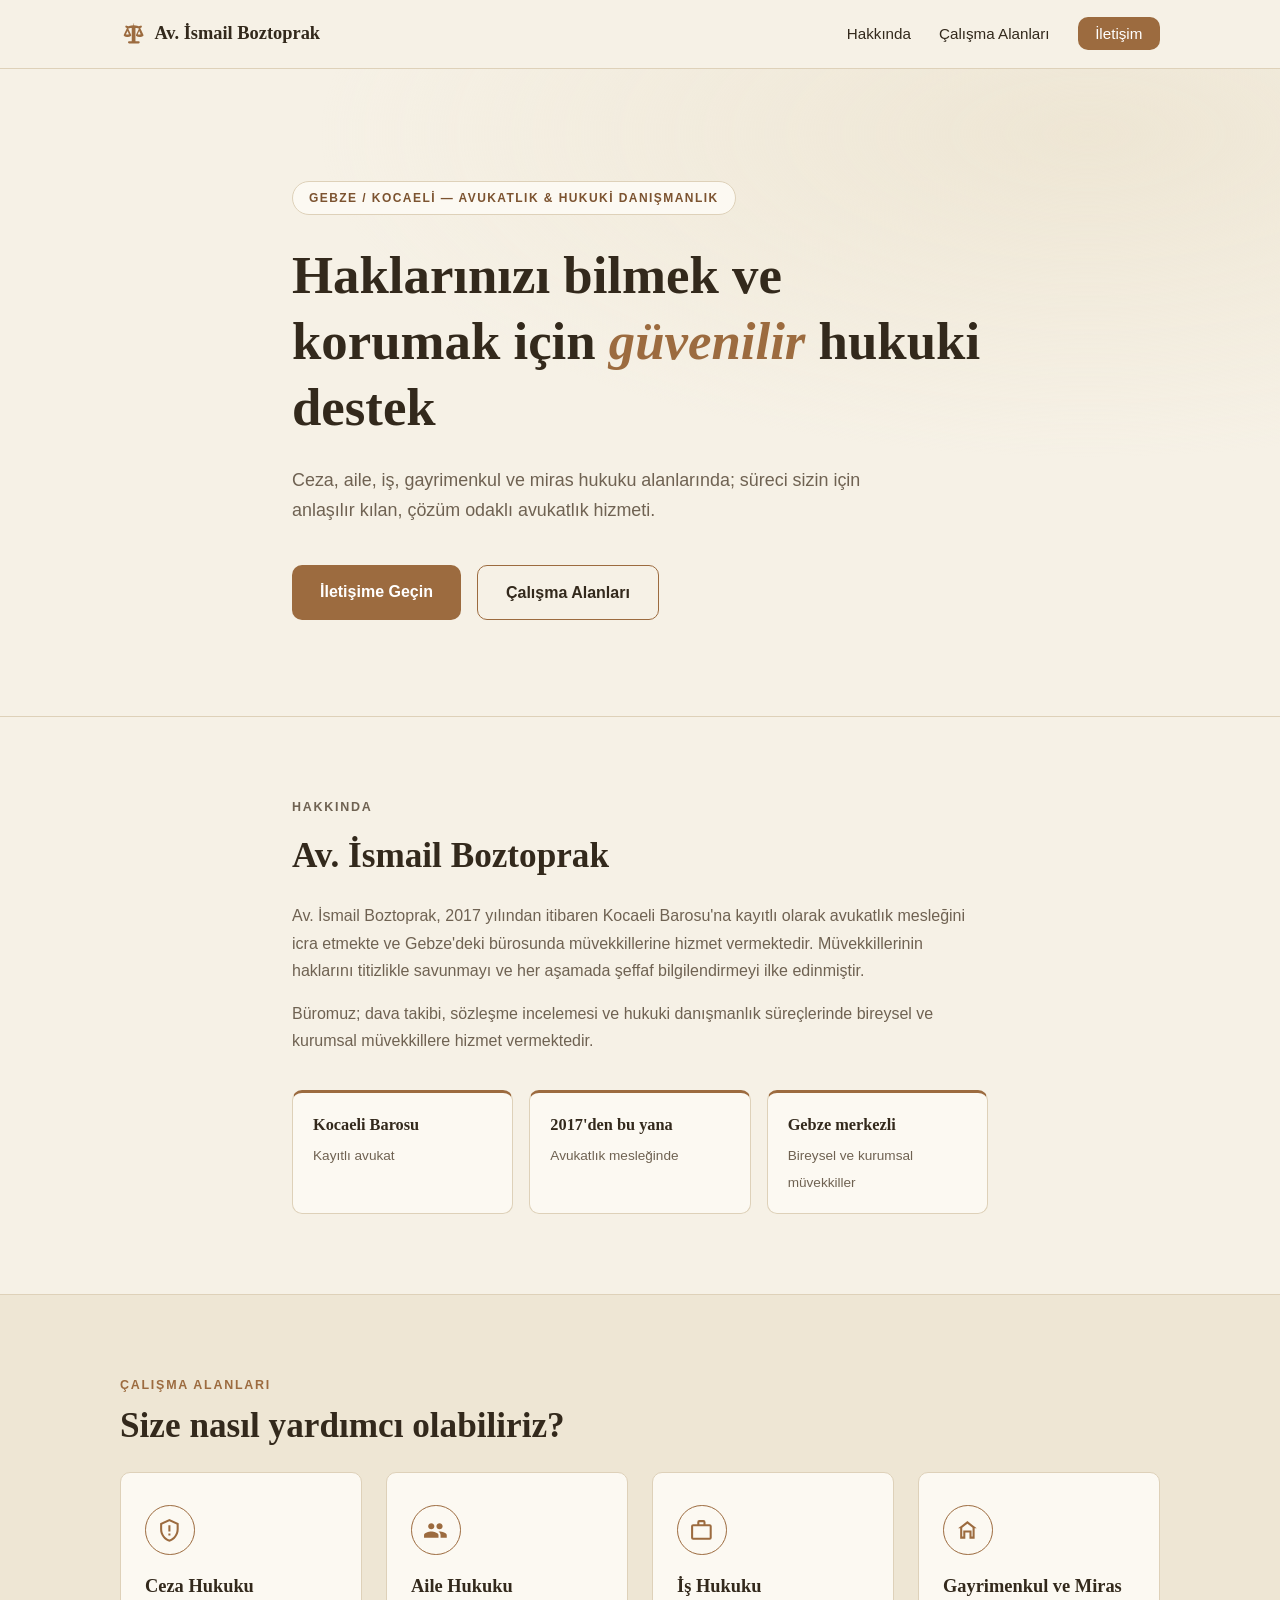
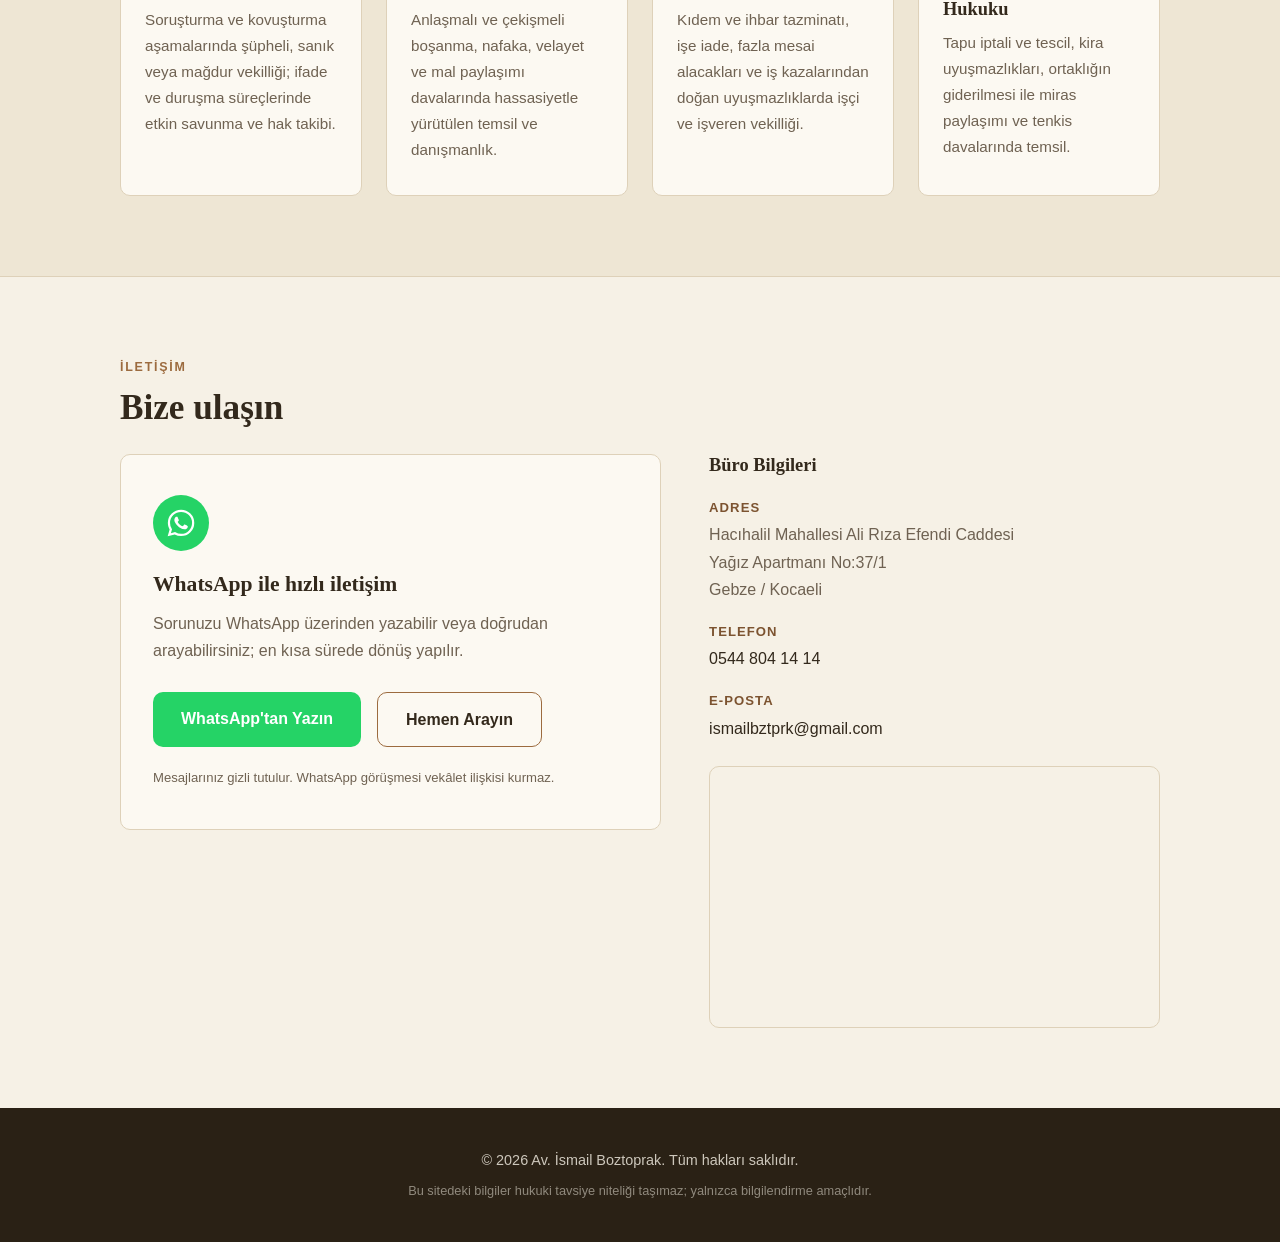
==== index.html @ daf626bc "İletişim formu WhatsApp ile değiştirildi, sicil numarası kaldırıldı Co-Authored-By: Claude Fable 5 <" ====
<!DOCTYPE html>
<html lang="tr">
<head>
  <meta charset="UTF-8">
  <meta name="viewport" content="width=device-width, initial-scale=1.0">
  <title>Av. İsmail Boztoprak | Gebze Avukatlık Bürosu</title>
  <meta name="description" content="Av. İsmail Boztoprak — Gebze/Kocaeli'de ceza, aile, iş, gayrimenkul ve miras hukuku alanlarında avukatlık ve hukuki danışmanlık hizmeti.">
  <meta property="og:title" content="Av. İsmail Boztoprak | Gebze Avukatlık Bürosu">
  <meta property="og:description" content="Ceza, aile, iş, gayrimenkul ve miras hukuku alanlarında avukatlık ve hukuki danışmanlık.">
  <meta property="og:type" content="website">
  <meta property="og:locale" content="tr_TR">
  <link rel="icon" type="image/svg+xml" href="favicon.svg">
  <link rel="stylesheet" href="css/style.css">
  <script type="application/ld+json">
  {
    "@context": "https://schema.org",
    "@type": "Attorney",
    "name": "Av. İsmail Boztoprak",
    "description": "Ceza, aile, iş, gayrimenkul ve miras hukuku alanlarında avukatlık ve hukuki danışmanlık hizmeti.",
    "address": {
      "@type": "PostalAddress",
      "streetAddress": "Hacıhalil Mahallesi Ali Rıza Efendi Caddesi Yağız Apartmanı No:37/1",
      "addressLocality": "Gebze",
      "addressRegion": "Kocaeli",
      "addressCountry": "TR"
    },
    "telephone": "+905448041414",
    "email": "ismailbztprk@gmail.com",
    "areaServed": "Gebze, Kocaeli",
    "memberOf": {
      "@type": "Organization",
      "name": "Kocaeli Barosu"
    },
    "knowsAbout": ["Ceza Hukuku", "Aile Hukuku", "İş Hukuku", "Gayrimenkul Hukuku", "Miras Hukuku"]
  }
  </script>
</head>
<body>

  <header class="site-header" id="ust">
    <nav class="nav container">
      <a href="#ust" class="brand">
        <svg class="brand-icon" viewBox="0 0 24 24" aria-hidden="true"><path fill="currentColor" d="M12 2a1 1 0 0 1 1 1v1.06c2.5.13 4.06.7 4.53.9l1.7-.57a1 1 0 1 1 .63 1.9l-.9.3 2.97 6.23a1 1 0 0 1-.2 1.14A4.5 4.5 0 0 1 18.5 15a4.5 4.5 0 0 1-3.23-1.04 1 1 0 0 1-.2-1.14l2.75-5.77c-.55-.18-1.66-.5-3.32-.6V19h3a1 1 0 1 1 0 2H8.5a1 1 0 1 1 0-2H11V6.45c-1.66.1-2.77.42-3.32.6l2.75 5.77a1 1 0 0 1-.2 1.14A4.5 4.5 0 0 1 7 15a4.5 4.5 0 0 1-3.23-1.04 1 1 0 0 1-.2-1.14l2.97-6.23-.9-.3a1 1 0 1 1 .63-1.9l1.7.57c.47-.2 2.03-.77 4.53-.9V3a1 1 0 0 1 1-1ZM7 9.44 5.6 12.4c.4.23.87.35 1.4.35s1-.12 1.4-.35L7 9.44Zm11 0-1.4 2.95c.4.23.87.35 1.4.35s1-.12 1.4-.35L18 9.44Z"/></svg>
        <span>Av. İsmail Boztoprak</span>
      </a>
      <button class="nav-toggle" aria-label="Menüyü aç/kapat" aria-expanded="false" aria-controls="nav-menu">
        <span></span><span></span><span></span>
      </button>
      <ul class="nav-menu" id="nav-menu">
        <li><a href="#hakkinda">Hakkında</a></li>
        <li><a href="#calisma-alanlari">Çalışma Alanları</a></li>
        <li><a href="#iletisim" class="nav-cta">İletişim</a></li>
      </ul>
    </nav>
  </header>

  <main>
    <section class="hero">
      <div class="container hero-inner">
        <p class="hero-eyebrow">Gebze / Kocaeli — Avukatlık &amp; Hukuki Danışmanlık</p>
        <h1>Haklarınızı bilmek ve korumak için <em>güvenilir</em> hukuki destek</h1>
        <p class="hero-lead">Ceza, aile, iş, gayrimenkul ve miras hukuku alanlarında; süreci sizin için anlaşılır kılan, çözüm odaklı avukatlık hizmeti.</p>
        <div class="hero-actions">
          <a href="#iletisim" class="btn btn-primary">İletişime Geçin</a>
          <a href="#calisma-alanlari" class="btn btn-ghost">Çalışma Alanları</a>
        </div>
      </div>
    </section>

    <section class="section" id="hakkinda">
      <div class="container about">
        <p class="section-eyebrow">Hakkında</p>
        <h2>Av. İsmail Boztoprak</h2>
        <p>Av. İsmail Boztoprak, 2017 yılından itibaren Kocaeli Barosu'na kayıtlı olarak avukatlık mesleğini icra etmekte ve Gebze'deki bürosunda müvekkillerine hizmet vermektedir. Müvekkillerinin haklarını titizlikle savunmayı ve her aşamada şeffaf bilgilendirmeyi ilke edinmiştir.</p>
        <p>Büromuz; dava takibi, sözleşme incelemesi ve hukuki danışmanlık süreçlerinde bireysel ve kurumsal müvekkillere hizmet vermektedir.</p>
        <div class="facts">
          <div class="fact">
            <strong>Kocaeli Barosu</strong>
            <span>Kayıtlı avukat</span>
          </div>
          <div class="fact">
            <strong>2017'den bu yana</strong>
            <span>Avukatlık mesleğinde</span>
          </div>
          <div class="fact">
            <strong>Gebze merkezli</strong>
            <span>Bireysel ve kurumsal müvekkiller</span>
          </div>
        </div>
      </div>
    </section>

    <section class="section section-alt" id="calisma-alanlari">
      <div class="container">
        <p class="section-eyebrow">Çalışma Alanları</p>
        <h2>Size nasıl yardımcı olabiliriz?</h2>
        <div class="cards">
          <article class="card">
            <div class="card-icon" aria-hidden="true">
              <svg viewBox="0 0 24 24"><path fill="currentColor" d="M12 1 3 5v6c0 5.55 3.84 10.74 9 12 5.16-1.26 9-6.45 9-12V5l-9-4Zm0 2.18 7 3.11V11c0 4.52-3.02 8.79-7 9.93-3.98-1.14-7-5.41-7-9.93V6.29l7-3.11ZM11 7v6h2V7h-2Zm0 8v2h2v-2h-2Z"/></svg>
            </div>
            <h3>Ceza Hukuku</h3>
            <p>Soruşturma ve kovuşturma aşamalarında şüpheli, sanık veya mağdur vekilliği; ifade ve duruşma süreçlerinde etkin savunma ve hak takibi.</p>
          </article>
          <article class="card">
            <div class="card-icon" aria-hidden="true">
              <svg viewBox="0 0 24 24"><path fill="currentColor" d="M16 11c1.66 0 2.99-1.34 2.99-3S17.66 5 16 5s-3 1.34-3 3 1.34 3 3 3Zm-8 0c1.66 0 2.99-1.34 2.99-3S9.66 5 8 5 5 6.34 5 8s1.34 3 3 3Zm0 2c-2.33 0-7 1.17-7 3.5V19h14v-2.5c0-2.33-4.67-3.5-7-3.5Zm8 0c-.29 0-.62.02-.97.05 1.16.84 1.97 1.97 1.97 3.45V19h6v-2.5c0-2.33-4.67-3.5-7-3.5Z"/></svg>
            </div>
            <h3>Aile Hukuku</h3>
            <p>Anlaşmalı ve çekişmeli boşanma, nafaka, velayet ve mal paylaşımı davalarında hassasiyetle yürütülen temsil ve danışmanlık.</p>
          </article>
          <article class="card">
            <div class="card-icon" aria-hidden="true">
              <svg viewBox="0 0 24 24"><path fill="currentColor" d="M10 2h4a2 2 0 0 1 2 2v2h4a2 2 0 0 1 2 2v11a2 2 0 0 1-2 2H4a2 2 0 0 1-2-2V8a2 2 0 0 1 2-2h4V4a2 2 0 0 1 2-2Zm4 4V4h-4v2h4ZM4 8v11h16V8H4Z"/></svg>
            </div>
            <h3>İş Hukuku</h3>
            <p>Kıdem ve ihbar tazminatı, işe iade, fazla mesai alacakları ve iş kazalarından doğan uyuşmazlıklarda işçi ve işveren vekilliği.</p>
          </article>
          <article class="card">
            <div class="card-icon" aria-hidden="true">
              <svg viewBox="0 0 24 24"><path fill="currentColor" d="m12 3 9 7h-2v10h-5v-6h-4v6H5V10H3l9-7Zm0 2.53L7 9.44V18h1v-6h8v6h1V9.44l-5-3.91Z"/></svg>
            </div>
            <h3>Gayrimenkul ve Miras Hukuku</h3>
            <p>Tapu iptali ve tescil, kira uyuşmazlıkları, ortaklığın giderilmesi ile miras paylaşımı ve tenkis davalarında temsil.</p>
          </article>
        </div>
      </div>
    </section>

    <section class="section" id="iletisim">
      <div class="container">
        <p class="section-eyebrow">İletişim</p>
        <h2>Bize ulaşın</h2>
        <div class="contact-grid">
          <div class="contact-cta">
            <div class="whatsapp-badge" aria-hidden="true">
              <svg viewBox="0 0 24 24"><path fill="currentColor" d="M12.04 2a9.9 9.9 0 0 0-9.9 9.9c0 1.75.46 3.45 1.32 4.95L2 22l5.3-1.39a9.87 9.87 0 0 0 4.74 1.21h.01a9.9 9.9 0 0 0 9.9-9.9A9.9 9.9 0 0 0 12.04 2Zm0 18.15h-.01a8.2 8.2 0 0 1-4.19-1.15l-.3-.18-3.11.82.83-3.04-.2-.31a8.2 8.2 0 0 1-1.26-4.38 8.23 8.23 0 0 1 8.24-8.23 8.18 8.18 0 0 1 5.82 2.41 8.18 8.18 0 0 1 2.41 5.83 8.23 8.23 0 0 1-8.23 8.23Zm4.52-6.16c-.25-.13-1.47-.72-1.69-.8-.23-.09-.4-.13-.56.12-.17.25-.64.8-.78.97-.15.16-.29.19-.54.06-.24-.12-1.04-.38-1.99-1.23-.73-.65-1.23-1.45-1.37-1.7-.15-.24-.02-.38.1-.5.12-.12.25-.3.38-.44.12-.15.16-.25.24-.42.09-.16.05-.31-.02-.43-.06-.13-.55-1.34-.76-1.83-.2-.48-.4-.42-.56-.42h-.48c-.16 0-.43.06-.66.3-.22.25-.86.85-.86 2.07 0 1.22.89 2.4 1.01 2.56.12.17 1.75 2.67 4.23 3.74.59.26 1.05.41 1.41.52.6.19 1.14.16 1.57.1.48-.07 1.47-.6 1.67-1.18.21-.58.21-1.07.15-1.18-.06-.1-.23-.16-.48-.29Z"/></svg>
            </div>
            <h3>WhatsApp ile hızlı iletişim</h3>
            <p class="contact-cta-text">Sorunuzu WhatsApp üzerinden yazabilir veya doğrudan arayabilirsiniz; en kısa sürede dönüş yapılır.</p>
            <div class="contact-cta-actions">
              <a class="btn btn-whatsapp" href="https://wa.me/905448041414?text=Merhaba%2C%20hukuki%20bir%20konuda%20bilgi%20almak%20istiyorum." target="_blank" rel="noopener">WhatsApp'tan Yazın</a>
              <a class="btn btn-ghost" href="tel:+905448041414">Hemen Arayın</a>
            </div>
            <p class="form-note">Mesajlarınız gizli tutulur. WhatsApp görüşmesi vekâlet ilişkisi kurmaz.</p>
          </div>
          <div class="contact-info">
            <h3>Büro Bilgileri</h3>
            <address>
              <p class="contact-line">
                <strong>Adres</strong>
                Hacıhalil Mahallesi Ali Rıza Efendi Caddesi<br>Yağız Apartmanı No:37/1<br>Gebze / Kocaeli
              </p>
              <p class="contact-line">
                <strong>Telefon</strong>
                <a href="tel:+905448041414">0544 804 14 14</a>
              </p>
              <p class="contact-line">
                <strong>E-posta</strong>
                <a href="mailto:ismailbztprk@gmail.com">ismailbztprk@gmail.com</a>
              </p>
            </address>
            <div class="map-wrap">
              <iframe
                title="Büro konumu — Google Haritalar"
                src="https://www.google.com/maps?q=Hac%C4%B1halil+Mahallesi+Ali+R%C4%B1za+Efendi+Caddesi+No:37+Gebze+Kocaeli&output=embed"
                loading="lazy"
                referrerpolicy="no-referrer-when-downgrade"
                allowfullscreen></iframe>
            </div>
          </div>
        </div>
      </div>
    </section>
  </main>

  <footer class="site-footer">
    <div class="container footer-inner">
      <p>© 2026 Av. İsmail Boztoprak. Tüm hakları saklıdır.</p>
      <p class="footer-disclaimer">Bu sitedeki bilgiler hukuki tavsiye niteliği taşımaz; yalnızca bilgilendirme amaçlıdır.</p>
    </div>
  </footer>

  <script src="js/main.js"></script>
</body>
</html>
---- css/style.css ----
:root {
  --paper: #f6f1e6;
  --paper-deep: #eee6d4;
  --card: #fcf9f2;
  --ink: #33291c;
  --ink-soft: #6f6252;
  --sepia: #9c6b3f;
  --sepia-dark: #7c5330;
  --line: #ded1b9;
  --dark: #2a2115;
  --radius: 10px;
  --shadow: 0 8px 28px rgba(74, 56, 30, 0.1);
  --font-body: -apple-system, BlinkMacSystemFont, "Segoe UI", Roboto, "Helvetica Neue", Arial, sans-serif;
  --font-heading: Georgia, "Times New Roman", serif;
}

* { margin: 0; padding: 0; box-sizing: border-box; }

html { scroll-behavior: smooth; }

body {
  font-family: var(--font-body);
  color: var(--ink);
  background: var(--paper);
  line-height: 1.7;
  -webkit-font-smoothing: antialiased;
}

::selection { background: var(--sepia); color: #fff; }

.container {
  max-width: 1080px;
  margin: 0 auto;
  padding: 0 1.25rem;
}

h1, h2, h3 {
  font-family: var(--font-heading);
  color: var(--ink);
  line-height: 1.25;
  font-weight: 700;
}

/* ---------- Header / Nav ---------- */

.site-header {
  position: sticky;
  top: 0;
  z-index: 50;
  background: rgba(246, 241, 230, 0.92);
  backdrop-filter: blur(8px);
  border-bottom: 1px solid var(--line);
}

.nav {
  display: flex;
  align-items: center;
  justify-content: space-between;
  min-height: 4.25rem;
}

.brand {
  display: flex;
  align-items: center;
  gap: 0.55rem;
  font-family: var(--font-heading);
  font-size: 1.15rem;
  font-weight: 700;
  color: var(--ink);
  text-decoration: none;
}

.brand-icon {
  width: 1.6rem;
  height: 1.6rem;
  color: var(--sepia);
  flex-shrink: 0;
}

.nav-menu {
  display: flex;
  align-items: center;
  gap: 1.75rem;
  list-style: none;
}

.nav-menu a {
  color: var(--ink);
  text-decoration: none;
  font-size: 0.95rem;
  font-weight: 500;
}

.nav-menu a:hover { color: var(--sepia-dark); }

.nav-menu .nav-cta {
  background: var(--sepia);
  color: #fff;
  padding: 0.5rem 1.1rem;
  border-radius: var(--radius);
}

.nav-menu .nav-cta:hover { background: var(--sepia-dark); color: #fff; }

.nav-toggle {
  display: none;
  flex-direction: column;
  gap: 5px;
  background: none;
  border: 0;
  padding: 0.5rem;
  cursor: pointer;
}

.nav-toggle span {
  width: 22px;
  height: 2px;
  background: var(--ink);
  transition: transform 0.2s, opacity 0.2s;
}

/* ---------- Hero ---------- */

.hero {
  padding: 7rem 0 6rem;
  background:
    radial-gradient(ellipse 60% 50% at 85% 10%, var(--paper-deep), transparent),
    var(--paper);
  border-bottom: 1px solid var(--line);
}

.hero-inner { max-width: 46rem; }

.hero-eyebrow {
  display: inline-block;
  border: 1px solid var(--line);
  border-radius: 999px;
  padding: 0.35rem 1rem;
  background: var(--card);
  text-transform: uppercase;
  letter-spacing: 0.12em;
  font-size: 0.75rem;
  color: var(--sepia-dark);
  font-weight: 600;
  margin-bottom: 1.75rem;
}

.hero h1 {
  font-size: clamp(2.1rem, 5vw, 3.3rem);
  margin-bottom: 1.5rem;
}

.hero h1 em {
  color: var(--sepia);
  font-style: italic;
}

.hero-lead {
  max-width: 38rem;
  margin-bottom: 2.5rem;
  font-size: 1.12rem;
  color: var(--ink-soft);
}

.hero-actions {
  display: flex;
  gap: 1rem;
  flex-wrap: wrap;
}

/* ---------- Buttons ---------- */

.btn {
  display: inline-block;
  padding: 0.8rem 1.75rem;
  border-radius: var(--radius);
  border: 0;
  font-size: 1rem;
  font-weight: 600;
  font-family: var(--font-body);
  text-decoration: none;
  cursor: pointer;
  transition: background 0.2s, border-color 0.2s, transform 0.1s;
}

.btn-primary { background: var(--sepia); color: #fff; }
.btn-primary:hover { background: var(--sepia-dark); }

.btn-ghost {
  background: transparent;
  color: var(--ink);
  border: 1px solid var(--sepia);
}
.btn-ghost:hover { border-color: var(--sepia-dark); color: var(--sepia-dark); }

/* ---------- Sections ---------- */

.section { padding: 5rem 0; scroll-margin-top: 4.25rem; }
.section-alt {
  background: var(--paper-deep);
  border-top: 1px solid var(--line);
  border-bottom: 1px solid var(--line);
}

.section-eyebrow {
  text-transform: uppercase;
  letter-spacing: 0.14em;
  font-size: 0.78rem;
  font-weight: 700;
  color: var(--sepia);
  margin-bottom: 0.5rem;
}

.section h2 {
  font-size: clamp(1.6rem, 3vw, 2.2rem);
  margin-bottom: 1.5rem;
}

/* ---------- About ---------- */

.about { max-width: 46rem; }

.about p {
  margin-bottom: 1rem;
  color: var(--ink-soft);
}

.facts {
  display: grid;
  grid-template-columns: repeat(auto-fit, minmax(180px, 1fr));
  gap: 1rem;
  margin-top: 2.25rem;
}

.fact {
  background: var(--card);
  border: 1px solid var(--line);
  border-top: 3px solid var(--sepia);
  border-radius: var(--radius);
  padding: 1.1rem 1.25rem;
}

.fact strong {
  display: block;
  font-family: var(--font-heading);
  font-size: 1.02rem;
  color: var(--ink);
  margin-bottom: 0.15rem;
}

.fact span {
  font-size: 0.85rem;
  color: var(--ink-soft);
}

/* ---------- Cards ---------- */

.cards {
  display: grid;
  grid-template-columns: repeat(auto-fit, minmax(230px, 1fr));
  gap: 1.5rem;
}

.card {
  background: var(--card);
  border: 1px solid var(--line);
  border-radius: var(--radius);
  padding: 2rem 1.5rem;
  transition: transform 0.2s, box-shadow 0.2s;
}

.card:hover {
  transform: translateY(-3px);
  box-shadow: var(--shadow);
}

.card-icon {
  width: 3.1rem;
  height: 3.1rem;
  border-radius: 50%;
  border: 1px solid var(--sepia);
  color: var(--sepia);
  background: transparent;
  display: flex;
  align-items: center;
  justify-content: center;
  margin-bottom: 1.25rem;
}

.card-icon svg { width: 1.55rem; height: 1.55rem; }

.card h3 { font-size: 1.15rem; margin-bottom: 0.6rem; }
.card p { font-size: 0.95rem; color: var(--ink-soft); }

/* ---------- Contact ---------- */

.contact-grid {
  display: grid;
  grid-template-columns: 1.2fr 1fr;
  gap: 3rem;
  align-items: start;
}

.contact-cta {
  background: var(--card);
  border: 1px solid var(--line);
  border-radius: var(--radius);
  padding: 2.5rem 2rem;
}

.whatsapp-badge {
  width: 3.5rem;
  height: 3.5rem;
  border-radius: 50%;
  background: #25d366;
  color: #fff;
  display: flex;
  align-items: center;
  justify-content: center;
  margin-bottom: 1.25rem;
}

.whatsapp-badge svg { width: 2rem; height: 2rem; }

.contact-cta h3 { font-size: 1.35rem; margin-bottom: 0.75rem; }

.contact-cta-text {
  color: var(--ink-soft);
  margin-bottom: 1.75rem;
  max-width: 30rem;
}

.contact-cta-actions {
  display: flex;
  gap: 1rem;
  flex-wrap: wrap;
}

.btn-whatsapp {
  background: #25d366;
  color: #fff;
}

.btn-whatsapp:hover { background: #1eb857; color: #fff; }

.form-note {
  margin-top: 1.25rem;
  font-size: 0.82rem;
  color: var(--ink-soft);
}

.contact-info h3 { font-size: 1.15rem; margin-bottom: 1.25rem; }

.contact-info address { font-style: normal; }

.contact-line {
  margin-bottom: 1.1rem;
  color: var(--ink-soft);
}

.contact-line strong {
  display: block;
  color: var(--sepia-dark);
  font-size: 0.82rem;
  text-transform: uppercase;
  letter-spacing: 0.08em;
  margin-bottom: 0.15rem;
}

.contact-line a { color: var(--ink); text-decoration: none; }
.contact-line a:hover { color: var(--sepia-dark); }

.map-wrap {
  margin-top: 1.5rem;
  border: 1px solid var(--line);
  border-radius: var(--radius);
  overflow: hidden;
}

.map-wrap iframe {
  display: block;
  width: 100%;
  height: 260px;
  border: 0;
  filter: sepia(0.35) saturate(0.85);
}

/* ---------- Footer ---------- */

.site-footer {
  background: var(--dark);
  color: rgba(246, 241, 230, 0.8);
  padding: 2.5rem 0;
  text-align: center;
  font-size: 0.9rem;
}

.footer-disclaimer {
  margin-top: 0.5rem;
  font-size: 0.8rem;
  color: rgba(246, 241, 230, 0.5);
}

/* ---------- Mobile ---------- */

@media (max-width: 760px) {
  .nav-toggle { display: flex; }

  .nav-menu {
    position: absolute;
    top: 100%;
    left: 0;
    right: 0;
    flex-direction: column;
    align-items: stretch;
    gap: 0;
    background: var(--paper);
    border-bottom: 1px solid var(--line);
    box-shadow: var(--shadow);
    display: none;
  }

  .nav-menu.open { display: flex; }

  .nav-menu li { border-top: 1px solid var(--line); }

  .nav-menu a {
    display: block;
    padding: 1rem 1.25rem;
  }

  .nav-menu .nav-cta {
    border-radius: 0;
    padding: 1rem 1.25rem;
  }

  .hero { padding: 4.5rem 0 4rem; }

  .contact-grid { grid-template-columns: 1fr; gap: 2.5rem; }

  .section { padding: 3.5rem 0; }
}
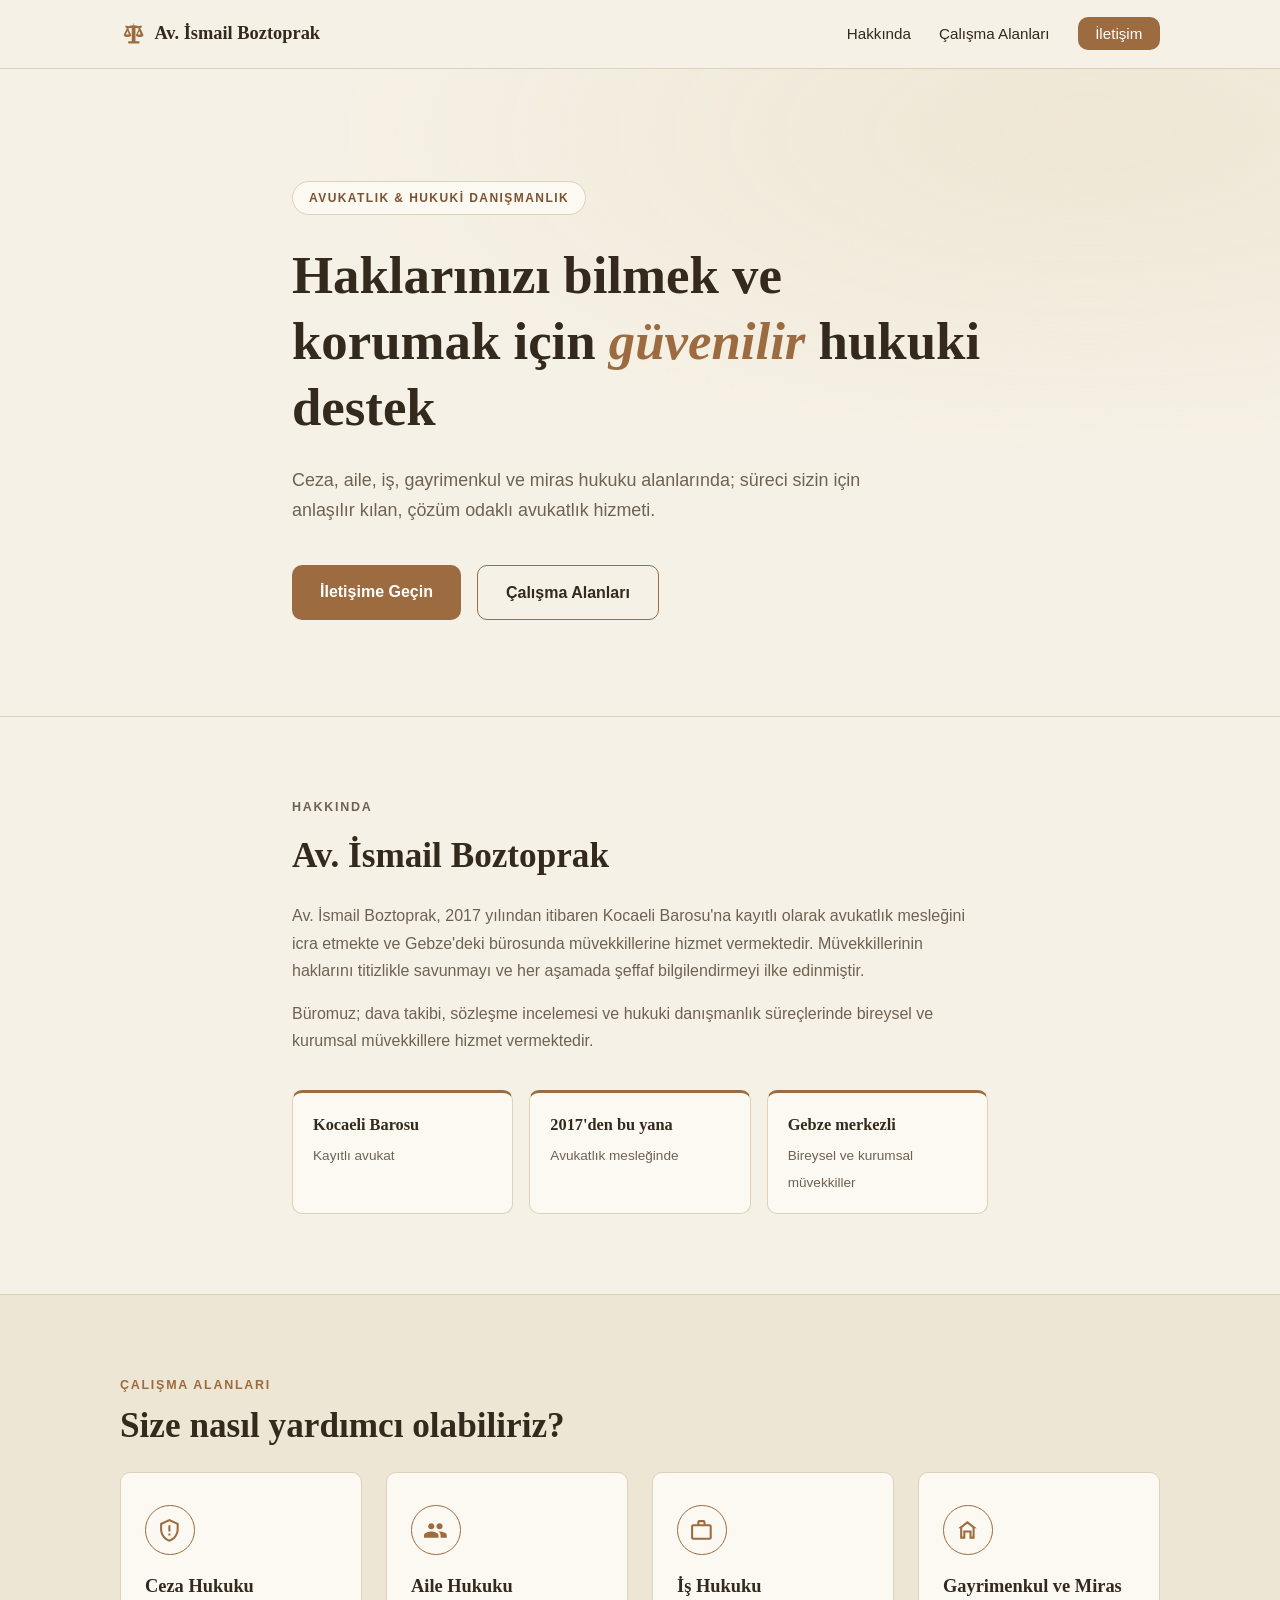
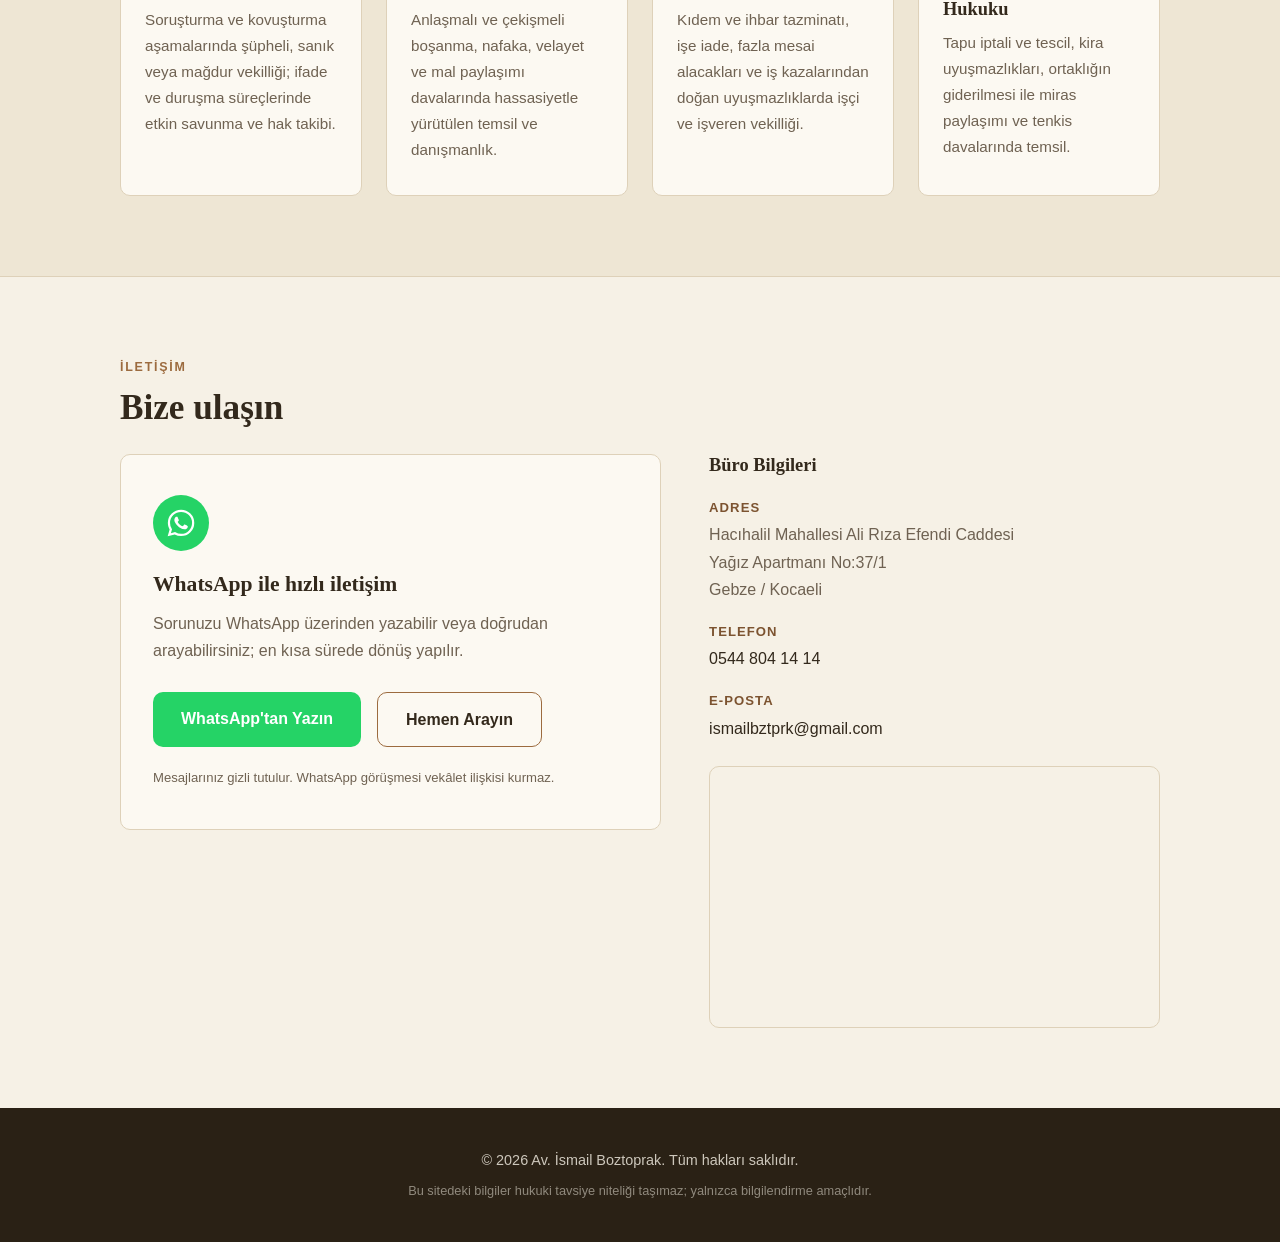
==== commit 33814d83: "Hero rozetinden Gebze/Kocaeli ibaresi kaldırıldı Co-Authored-By: Claude Fable 5 <noreply@anthropic.c" ====
--- a/index.html
+++ b/index.html
@@ -57,7 +57,7 @@
   <main>
     <section class="hero">
       <div class="container hero-inner">
-        <p class="hero-eyebrow">Gebze / Kocaeli — Avukatlık &amp; Hukuki Danışmanlık</p>
+        <p class="hero-eyebrow">Avukatlık &amp; Hukuki Danışmanlık</p>
         <h1>Haklarınızı bilmek ve korumak için <em>güvenilir</em> hukuki destek</h1>
         <p class="hero-lead">Ceza, aile, iş, gayrimenkul ve miras hukuku alanlarında; süreci sizin için anlaşılır kılan, çözüm odaklı avukatlık hizmeti.</p>
         <div class="hero-actions">
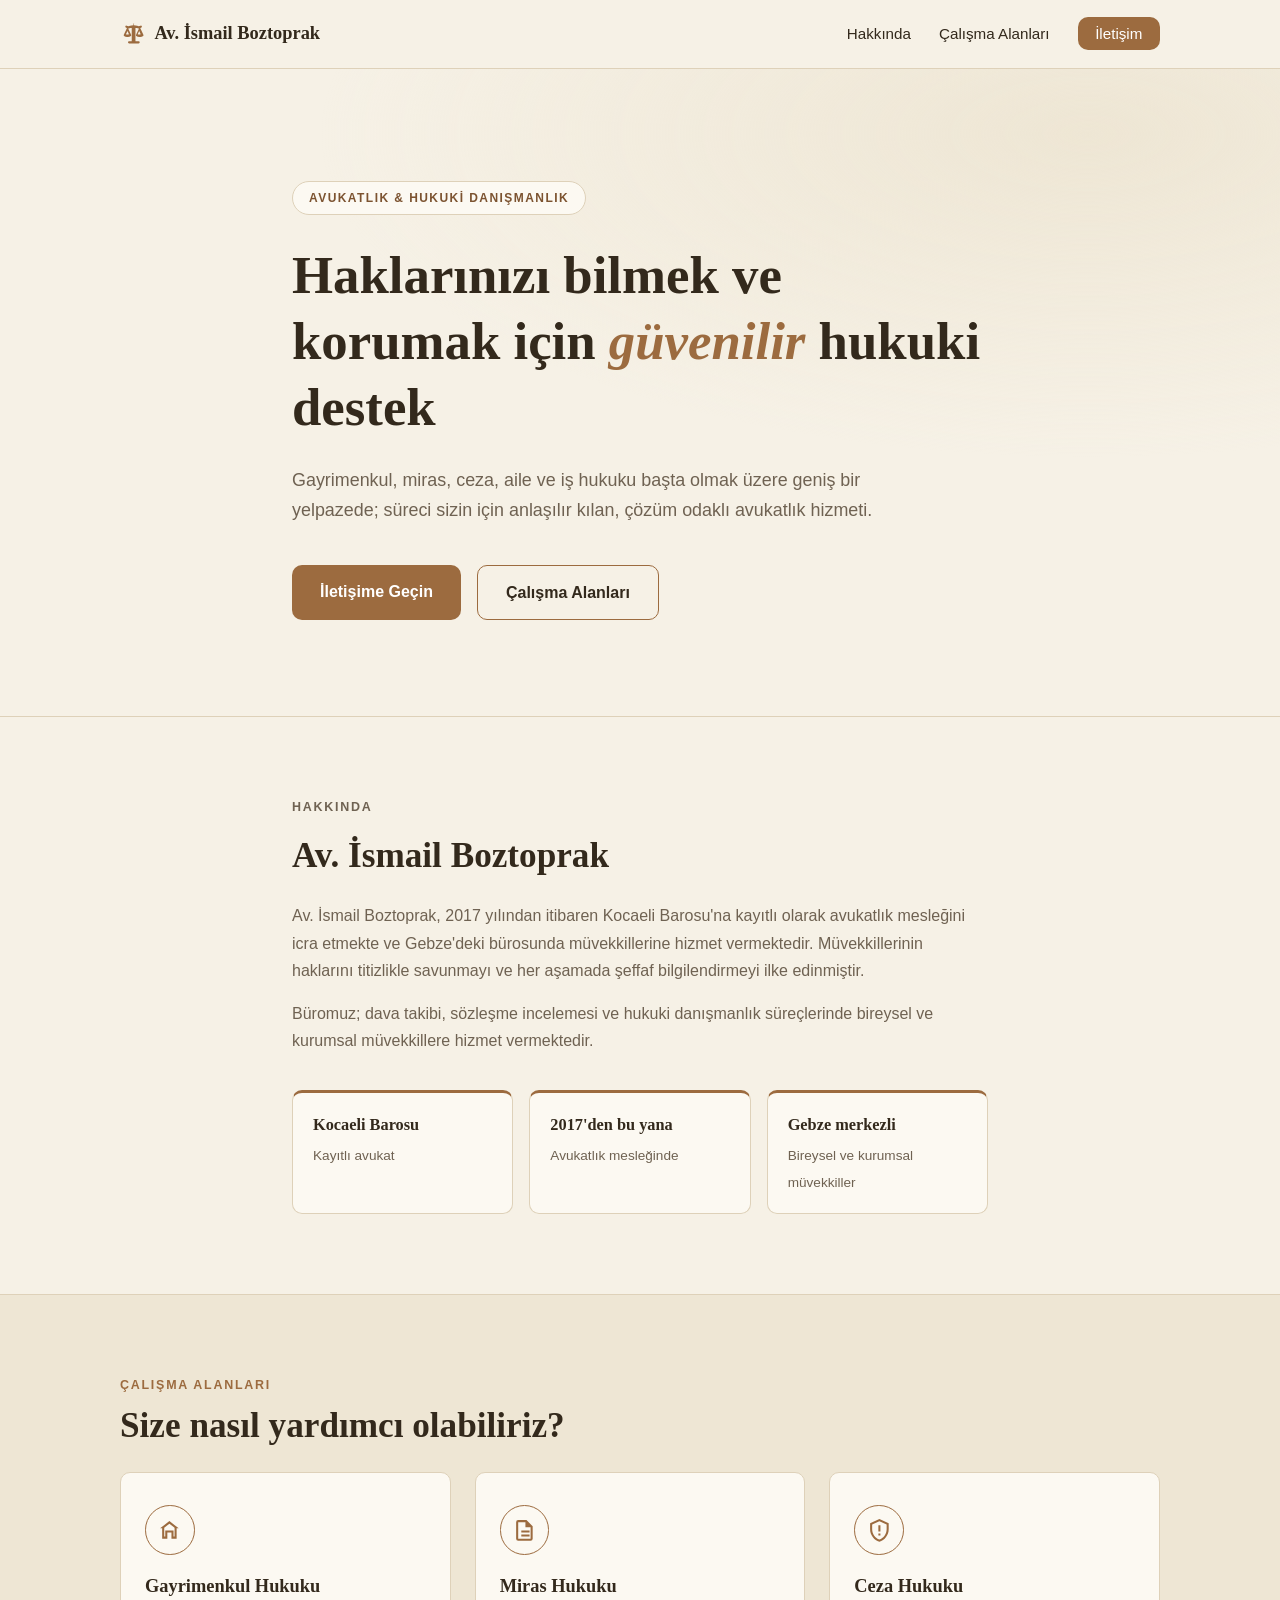
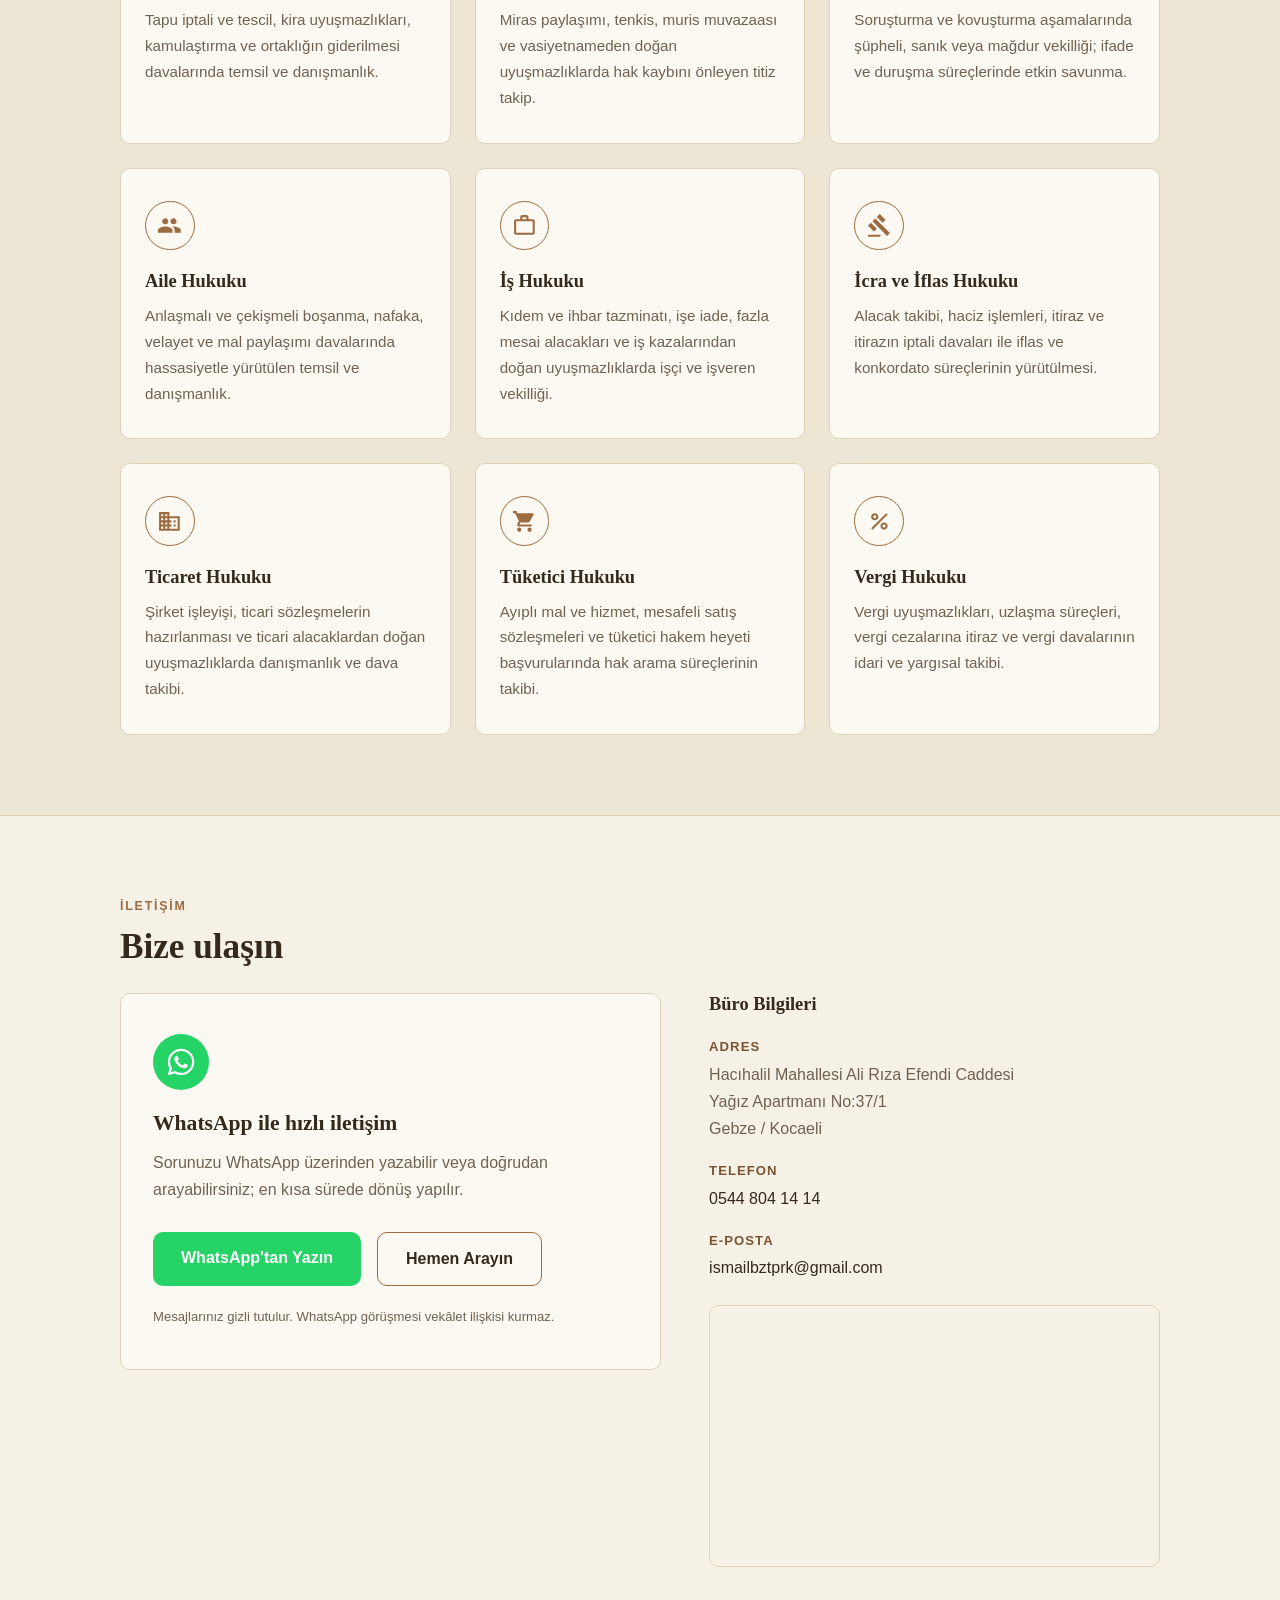
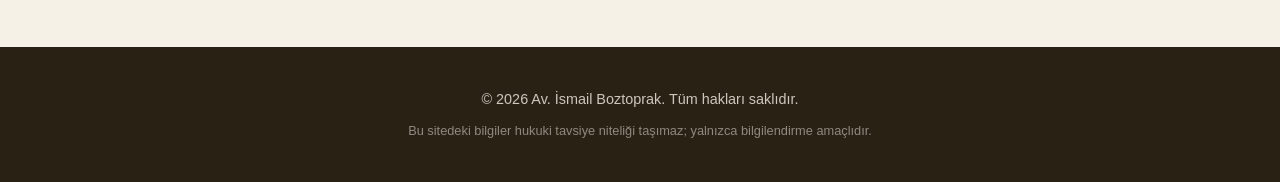
==== commit e51da94b: "Çalışma alanları genişletildi: 9 alan, gayrimenkul başta, 3x3 ızgara Co-Authored-By: Claude Fable 5 " ====
--- a/index.html
+++ b/index.html
@@ -4,9 +4,9 @@
   <meta charset="UTF-8">
   <meta name="viewport" content="width=device-width, initial-scale=1.0">
   <title>Av. İsmail Boztoprak | Gebze Avukatlık Bürosu</title>
-  <meta name="description" content="Av. İsmail Boztoprak — Gebze/Kocaeli'de ceza, aile, iş, gayrimenkul ve miras hukuku alanlarında avukatlık ve hukuki danışmanlık hizmeti.">
+  <meta name="description" content="Av. İsmail Boztoprak — Gebze/Kocaeli'de gayrimenkul, miras, ceza, aile, iş, icra ve iflas, ticaret, tüketici ve vergi hukuku alanlarında avukatlık ve hukuki danışmanlık hizmeti.">
   <meta property="og:title" content="Av. İsmail Boztoprak | Gebze Avukatlık Bürosu">
-  <meta property="og:description" content="Ceza, aile, iş, gayrimenkul ve miras hukuku alanlarında avukatlık ve hukuki danışmanlık.">
+  <meta property="og:description" content="Gayrimenkul, miras, ceza, aile ve iş hukuku başta olmak üzere geniş bir yelpazede avukatlık ve hukuki danışmanlık.">
   <meta property="og:type" content="website">
   <meta property="og:locale" content="tr_TR">
   <link rel="icon" type="image/svg+xml" href="favicon.svg">
@@ -31,7 +31,7 @@
       "@type": "Organization",
       "name": "Kocaeli Barosu"
     },
-    "knowsAbout": ["Ceza Hukuku", "Aile Hukuku", "İş Hukuku", "Gayrimenkul Hukuku", "Miras Hukuku"]
+    "knowsAbout": ["Gayrimenkul Hukuku", "Miras Hukuku", "Ceza Hukuku", "Aile Hukuku", "İş Hukuku", "İcra ve İflas Hukuku", "Ticaret Hukuku", "Tüketici Hukuku", "Vergi Hukuku"]
   }
   </script>
 </head>
@@ -59,7 +59,7 @@
       <div class="container hero-inner">
         <p class="hero-eyebrow">Avukatlık &amp; Hukuki Danışmanlık</p>
         <h1>Haklarınızı bilmek ve korumak için <em>güvenilir</em> hukuki destek</h1>
-        <p class="hero-lead">Ceza, aile, iş, gayrimenkul ve miras hukuku alanlarında; süreci sizin için anlaşılır kılan, çözüm odaklı avukatlık hizmeti.</p>
+        <p class="hero-lead">Gayrimenkul, miras, ceza, aile ve iş hukuku başta olmak üzere geniş bir yelpazede; süreci sizin için anlaşılır kılan, çözüm odaklı avukatlık hizmeti.</p>
         <div class="hero-actions">
           <a href="#iletisim" class="btn btn-primary">İletişime Geçin</a>
           <a href="#calisma-alanlari" class="btn btn-ghost">Çalışma Alanları</a>
@@ -97,10 +97,24 @@
         <div class="cards">
           <article class="card">
             <div class="card-icon" aria-hidden="true">
+              <svg viewBox="0 0 24 24"><path fill="currentColor" d="m12 3 9 7h-2v10h-5v-6h-4v6H5V10H3l9-7Zm0 2.53L7 9.44V18h1v-6h8v6h1V9.44l-5-3.91Z"/></svg>
+            </div>
+            <h3>Gayrimenkul Hukuku</h3>
+            <p>Tapu iptali ve tescil, kira uyuşmazlıkları, kamulaştırma ve ortaklığın giderilmesi davalarında temsil ve danışmanlık.</p>
+          </article>
+          <article class="card">
+            <div class="card-icon" aria-hidden="true">
+              <svg viewBox="0 0 24 24"><path fill="currentColor" d="M14 2H6a2 2 0 0 0-2 2v16a2 2 0 0 0 2 2h12a2 2 0 0 0 2-2V8l-6-6Zm4 18H6V4h7v5h5v11Zm-9-4h8v2H9v-2Zm0-4h8v2H9v-2Z"/></svg>
+            </div>
+            <h3>Miras Hukuku</h3>
+            <p>Miras paylaşımı, tenkis, muris muvazaası ve vasiyetnameden doğan uyuşmazlıklarda hak kaybını önleyen titiz takip.</p>
+          </article>
+          <article class="card">
+            <div class="card-icon" aria-hidden="true">
               <svg viewBox="0 0 24 24"><path fill="currentColor" d="M12 1 3 5v6c0 5.55 3.84 10.74 9 12 5.16-1.26 9-6.45 9-12V5l-9-4Zm0 2.18 7 3.11V11c0 4.52-3.02 8.79-7 9.93-3.98-1.14-7-5.41-7-9.93V6.29l7-3.11ZM11 7v6h2V7h-2Zm0 8v2h2v-2h-2Z"/></svg>
             </div>
             <h3>Ceza Hukuku</h3>
-            <p>Soruşturma ve kovuşturma aşamalarında şüpheli, sanık veya mağdur vekilliği; ifade ve duruşma süreçlerinde etkin savunma ve hak takibi.</p>
+            <p>Soruşturma ve kovuşturma aşamalarında şüpheli, sanık veya mağdur vekilliği; ifade ve duruşma süreçlerinde etkin savunma.</p>
           </article>
           <article class="card">
             <div class="card-icon" aria-hidden="true">
@@ -118,10 +132,31 @@
           </article>
           <article class="card">
             <div class="card-icon" aria-hidden="true">
-              <svg viewBox="0 0 24 24"><path fill="currentColor" d="m12 3 9 7h-2v10h-5v-6h-4v6H5V10H3l9-7Zm0 2.53L7 9.44V18h1v-6h8v6h1V9.44l-5-3.91Z"/></svg>
-            </div>
-            <h3>Gayrimenkul ve Miras Hukuku</h3>
-            <p>Tapu iptali ve tescil, kira uyuşmazlıkları, ortaklığın giderilmesi ile miras paylaşımı ve tenkis davalarında temsil.</p>
+              <svg viewBox="0 0 24 24"><path fill="currentColor" d="M1 21h12v2H1v-2ZM5.24 8.07l2.83-2.83 14.14 14.14-2.83 2.83L5.24 8.07ZM12.32 1l5.66 5.66-2.83 2.83-5.66-5.66L12.32 1ZM3.83 9.48l5.66 5.66-2.83 2.83L1 12.31l2.83-2.83Z"/></svg>
+            </div>
+            <h3>İcra ve İflas Hukuku</h3>
+            <p>Alacak takibi, haciz işlemleri, itiraz ve itirazın iptali davaları ile iflas ve konkordato süreçlerinin yürütülmesi.</p>
+          </article>
+          <article class="card">
+            <div class="card-icon" aria-hidden="true">
+              <svg viewBox="0 0 24 24"><path fill="currentColor" d="M12 7V3H2v18h20V7H12ZM6 19H4v-2h2v2Zm0-4H4v-2h2v2Zm0-4H4V9h2v2Zm0-4H4V5h2v2Zm4 12H8v-2h2v2Zm0-4H8v-2h2v2Zm0-4H8V9h2v2Zm0-4H8V5h2v2Zm10 12h-8v-2h2v-2h-2v-2h2v-2h-2V9h8v10Zm-2-8h-2v2h2v-2Zm0 4h-2v2h2v-2Z"/></svg>
+            </div>
+            <h3>Ticaret Hukuku</h3>
+            <p>Şirket işleyişi, ticari sözleşmelerin hazırlanması ve ticari alacaklardan doğan uyuşmazlıklarda danışmanlık ve dava takibi.</p>
+          </article>
+          <article class="card">
+            <div class="card-icon" aria-hidden="true">
+              <svg viewBox="0 0 24 24"><path fill="currentColor" d="M7 18c-1.1 0-1.99.9-1.99 2S5.9 22 7 22s2-.9 2-2-.9-2-2-2ZM1 2v2h2l3.6 7.59-1.35 2.45c-.16.28-.25.61-.25.96 0 1.1.9 2 2 2h12v-2H7.42c-.14 0-.25-.11-.25-.25l.03-.12.9-1.63h7.45c.75 0 1.41-.41 1.75-1.03l3.58-6.49c.08-.14.12-.31.12-.48 0-.55-.45-1-1-1H5.21l-.94-2H1Zm16 16c-1.1 0-1.99.9-1.99 2s.89 2 1.99 2 2-.9 2-2-.9-2-2-2Z"/></svg>
+            </div>
+            <h3>Tüketici Hukuku</h3>
+            <p>Ayıplı mal ve hizmet, mesafeli satış sözleşmeleri ve tüketici hakem heyeti başvurularında hak arama süreçlerinin takibi.</p>
+          </article>
+          <article class="card">
+            <div class="card-icon" aria-hidden="true">
+              <svg viewBox="0 0 24 24"><path fill="currentColor" d="M7.5 4C5.57 4 4 5.57 4 7.5S5.57 11 7.5 11 11 9.43 11 7.5 9.43 4 7.5 4Zm0 5C6.67 9 6 8.33 6 7.5S6.67 6 7.5 6 9 6.67 9 7.5 8.33 9 7.5 9Zm9 4c-1.93 0-3.5 1.57-3.5 3.5s1.57 3.5 3.5 3.5 3.5-1.57 3.5-3.5-1.57-3.5-3.5-3.5Zm0 5c-.83 0-1.5-.67-1.5-1.5s.67-1.5 1.5-1.5 1.5.67 1.5 1.5-.67 1.5-1.5 1.5ZM5.41 20 4 18.59 18.59 4 20 5.41 5.41 20Z"/></svg>
+            </div>
+            <h3>Vergi Hukuku</h3>
+            <p>Vergi uyuşmazlıkları, uzlaşma süreçleri, vergi cezalarına itiraz ve vergi davalarının idari ve yargısal takibi.</p>
           </article>
         </div>
       </div>
--- a/css/style.css
+++ b/css/style.css
@@ -257,7 +257,7 @@
 
 .cards {
   display: grid;
-  grid-template-columns: repeat(auto-fit, minmax(230px, 1fr));
+  grid-template-columns: repeat(auto-fit, minmax(280px, 1fr));
   gap: 1.5rem;
 }
 
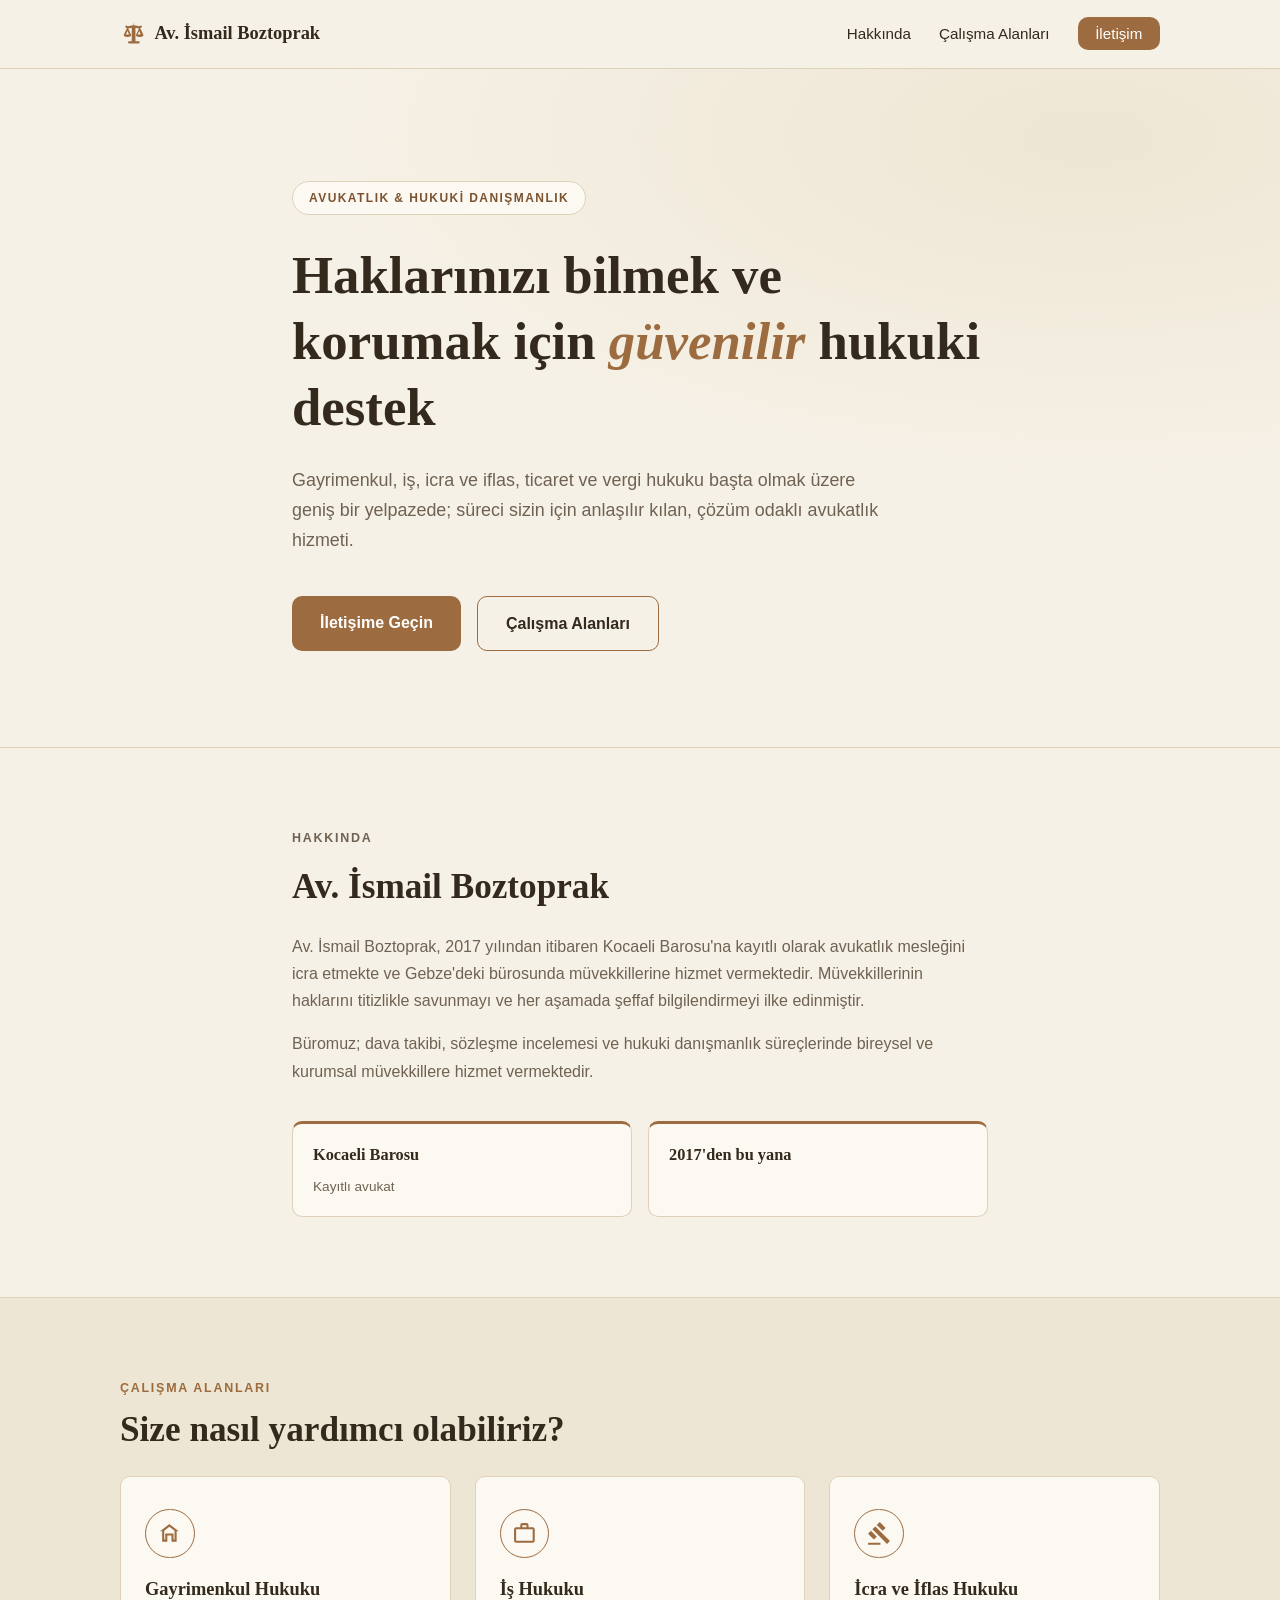
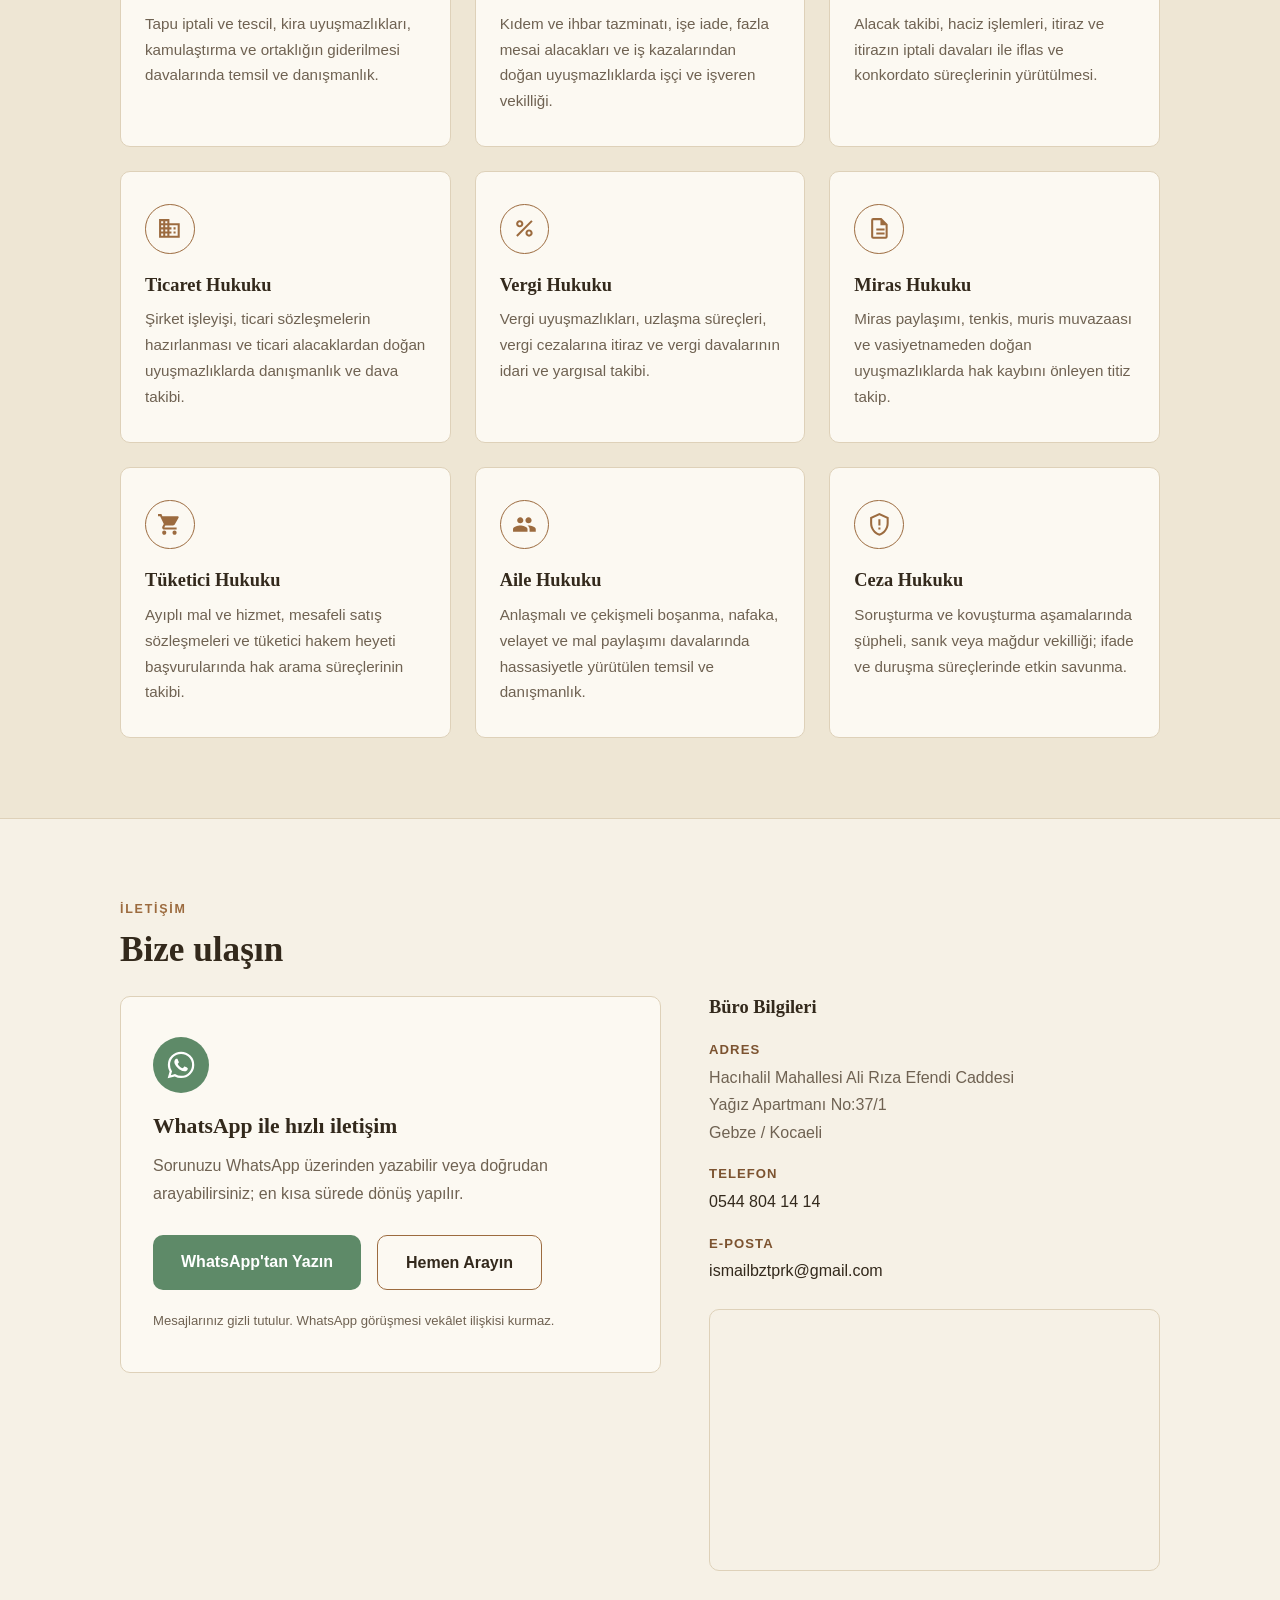
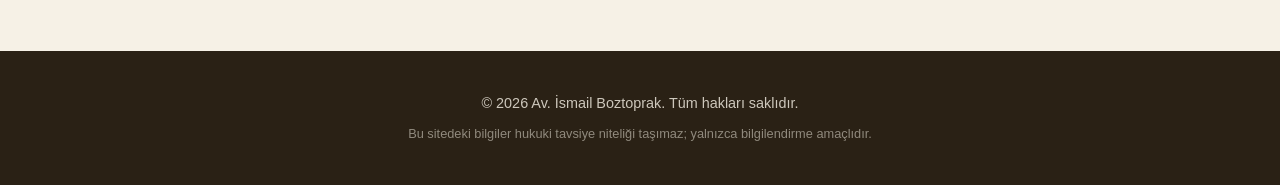
==== commit 8d92bef6: "Kart sırası güncellendi, Gebze merkezli kartı ve alt yazı kaldırıldı Co-Authored-By: Claude Fable 5 " ====
--- a/index.html
+++ b/index.html
@@ -4,9 +4,9 @@
   <meta charset="UTF-8">
   <meta name="viewport" content="width=device-width, initial-scale=1.0">
   <title>Av. İsmail Boztoprak | Gebze Avukatlık Bürosu</title>
-  <meta name="description" content="Av. İsmail Boztoprak — Gebze/Kocaeli'de gayrimenkul, miras, ceza, aile, iş, icra ve iflas, ticaret, tüketici ve vergi hukuku alanlarında avukatlık ve hukuki danışmanlık hizmeti.">
+  <meta name="description" content="Av. İsmail Boztoprak — Gebze/Kocaeli'de gayrimenkul, iş, icra ve iflas, ticaret, vergi, miras, tüketici, aile ve ceza hukuku alanlarında avukatlık ve hukuki danışmanlık hizmeti.">
   <meta property="og:title" content="Av. İsmail Boztoprak | Gebze Avukatlık Bürosu">
-  <meta property="og:description" content="Gayrimenkul, miras, ceza, aile ve iş hukuku başta olmak üzere geniş bir yelpazede avukatlık ve hukuki danışmanlık.">
+  <meta property="og:description" content="Gayrimenkul, iş, icra ve iflas, ticaret ve vergi hukuku başta olmak üzere geniş bir yelpazede avukatlık ve hukuki danışmanlık.">
   <meta property="og:type" content="website">
   <meta property="og:locale" content="tr_TR">
   <link rel="icon" type="image/svg+xml" href="favicon.svg">
@@ -31,7 +31,7 @@
       "@type": "Organization",
       "name": "Kocaeli Barosu"
     },
-    "knowsAbout": ["Gayrimenkul Hukuku", "Miras Hukuku", "Ceza Hukuku", "Aile Hukuku", "İş Hukuku", "İcra ve İflas Hukuku", "Ticaret Hukuku", "Tüketici Hukuku", "Vergi Hukuku"]
+    "knowsAbout": ["Gayrimenkul Hukuku", "İş Hukuku", "İcra ve İflas Hukuku", "Ticaret Hukuku", "Vergi Hukuku", "Miras Hukuku", "Tüketici Hukuku", "Aile Hukuku", "Ceza Hukuku"]
   }
   </script>
 </head>
@@ -59,7 +59,7 @@
       <div class="container hero-inner">
         <p class="hero-eyebrow">Avukatlık &amp; Hukuki Danışmanlık</p>
         <h1>Haklarınızı bilmek ve korumak için <em>güvenilir</em> hukuki destek</h1>
-        <p class="hero-lead">Gayrimenkul, miras, ceza, aile ve iş hukuku başta olmak üzere geniş bir yelpazede; süreci sizin için anlaşılır kılan, çözüm odaklı avukatlık hizmeti.</p>
+        <p class="hero-lead">Gayrimenkul, iş, icra ve iflas, ticaret ve vergi hukuku başta olmak üzere geniş bir yelpazede; süreci sizin için anlaşılır kılan, çözüm odaklı avukatlık hizmeti.</p>
         <div class="hero-actions">
           <a href="#iletisim" class="btn btn-primary">İletişime Geçin</a>
           <a href="#calisma-alanlari" class="btn btn-ghost">Çalışma Alanları</a>
@@ -80,11 +80,6 @@
           </div>
           <div class="fact">
             <strong>2017'den bu yana</strong>
-            <span>Avukatlık mesleğinde</span>
-          </div>
-          <div class="fact">
-            <strong>Gebze merkezli</strong>
-            <span>Bireysel ve kurumsal müvekkiller</span>
           </div>
         </div>
       </div>
@@ -104,6 +99,34 @@
           </article>
           <article class="card">
             <div class="card-icon" aria-hidden="true">
+              <svg viewBox="0 0 24 24"><path fill="currentColor" d="M10 2h4a2 2 0 0 1 2 2v2h4a2 2 0 0 1 2 2v11a2 2 0 0 1-2 2H4a2 2 0 0 1-2-2V8a2 2 0 0 1 2-2h4V4a2 2 0 0 1 2-2Zm4 4V4h-4v2h4ZM4 8v11h16V8H4Z"/></svg>
+            </div>
+            <h3>İş Hukuku</h3>
+            <p>Kıdem ve ihbar tazminatı, işe iade, fazla mesai alacakları ve iş kazalarından doğan uyuşmazlıklarda işçi ve işveren vekilliği.</p>
+          </article>
+          <article class="card">
+            <div class="card-icon" aria-hidden="true">
+              <svg viewBox="0 0 24 24"><path fill="currentColor" d="M1 21h12v2H1v-2ZM5.24 8.07l2.83-2.83 14.14 14.14-2.83 2.83L5.24 8.07ZM12.32 1l5.66 5.66-2.83 2.83-5.66-5.66L12.32 1ZM3.83 9.48l5.66 5.66-2.83 2.83L1 12.31l2.83-2.83Z"/></svg>
+            </div>
+            <h3>İcra ve İflas Hukuku</h3>
+            <p>Alacak takibi, haciz işlemleri, itiraz ve itirazın iptali davaları ile iflas ve konkordato süreçlerinin yürütülmesi.</p>
+          </article>
+          <article class="card">
+            <div class="card-icon" aria-hidden="true">
+              <svg viewBox="0 0 24 24"><path fill="currentColor" d="M12 7V3H2v18h20V7H12ZM6 19H4v-2h2v2Zm0-4H4v-2h2v2Zm0-4H4V9h2v2Zm0-4H4V5h2v2Zm4 12H8v-2h2v2Zm0-4H8v-2h2v2Zm0-4H8V9h2v2Zm0-4H8V5h2v2Zm10 12h-8v-2h2v-2h-2v-2h2v-2h-2V9h8v10Zm-2-8h-2v2h2v-2Zm0 4h-2v2h2v-2Z"/></svg>
+            </div>
+            <h3>Ticaret Hukuku</h3>
+            <p>Şirket işleyişi, ticari sözleşmelerin hazırlanması ve ticari alacaklardan doğan uyuşmazlıklarda danışmanlık ve dava takibi.</p>
+          </article>
+          <article class="card">
+            <div class="card-icon" aria-hidden="true">
+              <svg viewBox="0 0 24 24"><path fill="currentColor" d="M7.5 4C5.57 4 4 5.57 4 7.5S5.57 11 7.5 11 11 9.43 11 7.5 9.43 4 7.5 4Zm0 5C6.67 9 6 8.33 6 7.5S6.67 6 7.5 6 9 6.67 9 7.5 8.33 9 7.5 9Zm9 4c-1.93 0-3.5 1.57-3.5 3.5s1.57 3.5 3.5 3.5 3.5-1.57 3.5-3.5-1.57-3.5-3.5-3.5Zm0 5c-.83 0-1.5-.67-1.5-1.5s.67-1.5 1.5-1.5 1.5.67 1.5 1.5-.67 1.5-1.5 1.5ZM5.41 20 4 18.59 18.59 4 20 5.41 5.41 20Z"/></svg>
+            </div>
+            <h3>Vergi Hukuku</h3>
+            <p>Vergi uyuşmazlıkları, uzlaşma süreçleri, vergi cezalarına itiraz ve vergi davalarının idari ve yargısal takibi.</p>
+          </article>
+          <article class="card">
+            <div class="card-icon" aria-hidden="true">
               <svg viewBox="0 0 24 24"><path fill="currentColor" d="M14 2H6a2 2 0 0 0-2 2v16a2 2 0 0 0 2 2h12a2 2 0 0 0 2-2V8l-6-6Zm4 18H6V4h7v5h5v11Zm-9-4h8v2H9v-2Zm0-4h8v2H9v-2Z"/></svg>
             </div>
             <h3>Miras Hukuku</h3>
@@ -111,52 +134,24 @@
           </article>
           <article class="card">
             <div class="card-icon" aria-hidden="true">
+              <svg viewBox="0 0 24 24"><path fill="currentColor" d="M7 18c-1.1 0-1.99.9-1.99 2S5.9 22 7 22s2-.9 2-2-.9-2-2-2ZM1 2v2h2l3.6 7.59-1.35 2.45c-.16.28-.25.61-.25.96 0 1.1.9 2 2 2h12v-2H7.42c-.14 0-.25-.11-.25-.25l.03-.12.9-1.63h7.45c.75 0 1.41-.41 1.75-1.03l3.58-6.49c.08-.14.12-.31.12-.48 0-.55-.45-1-1-1H5.21l-.94-2H1Zm16 16c-1.1 0-1.99.9-1.99 2s.89 2 1.99 2 2-.9 2-2-.9-2-2-2Z"/></svg>
+            </div>
+            <h3>Tüketici Hukuku</h3>
+            <p>Ayıplı mal ve hizmet, mesafeli satış sözleşmeleri ve tüketici hakem heyeti başvurularında hak arama süreçlerinin takibi.</p>
+          </article>
+          <article class="card">
+            <div class="card-icon" aria-hidden="true">
+              <svg viewBox="0 0 24 24"><path fill="currentColor" d="M16 11c1.66 0 2.99-1.34 2.99-3S17.66 5 16 5s-3 1.34-3 3 1.34 3 3 3Zm-8 0c1.66 0 2.99-1.34 2.99-3S9.66 5 8 5 5 6.34 5 8s1.34 3 3 3Zm0 2c-2.33 0-7 1.17-7 3.5V19h14v-2.5c0-2.33-4.67-3.5-7-3.5Zm8 0c-.29 0-.62.02-.97.05 1.16.84 1.97 1.97 1.97 3.45V19h6v-2.5c0-2.33-4.67-3.5-7-3.5Z"/></svg>
+            </div>
+            <h3>Aile Hukuku</h3>
+            <p>Anlaşmalı ve çekişmeli boşanma, nafaka, velayet ve mal paylaşımı davalarında hassasiyetle yürütülen temsil ve danışmanlık.</p>
+          </article>
+          <article class="card">
+            <div class="card-icon" aria-hidden="true">
               <svg viewBox="0 0 24 24"><path fill="currentColor" d="M12 1 3 5v6c0 5.55 3.84 10.74 9 12 5.16-1.26 9-6.45 9-12V5l-9-4Zm0 2.18 7 3.11V11c0 4.52-3.02 8.79-7 9.93-3.98-1.14-7-5.41-7-9.93V6.29l7-3.11ZM11 7v6h2V7h-2Zm0 8v2h2v-2h-2Z"/></svg>
             </div>
             <h3>Ceza Hukuku</h3>
             <p>Soruşturma ve kovuşturma aşamalarında şüpheli, sanık veya mağdur vekilliği; ifade ve duruşma süreçlerinde etkin savunma.</p>
-          </article>
-          <article class="card">
-            <div class="card-icon" aria-hidden="true">
-              <svg viewBox="0 0 24 24"><path fill="currentColor" d="M16 11c1.66 0 2.99-1.34 2.99-3S17.66 5 16 5s-3 1.34-3 3 1.34 3 3 3Zm-8 0c1.66 0 2.99-1.34 2.99-3S9.66 5 8 5 5 6.34 5 8s1.34 3 3 3Zm0 2c-2.33 0-7 1.17-7 3.5V19h14v-2.5c0-2.33-4.67-3.5-7-3.5Zm8 0c-.29 0-.62.02-.97.05 1.16.84 1.97 1.97 1.97 3.45V19h6v-2.5c0-2.33-4.67-3.5-7-3.5Z"/></svg>
-            </div>
-            <h3>Aile Hukuku</h3>
-            <p>Anlaşmalı ve çekişmeli boşanma, nafaka, velayet ve mal paylaşımı davalarında hassasiyetle yürütülen temsil ve danışmanlık.</p>
-          </article>
-          <article class="card">
-            <div class="card-icon" aria-hidden="true">
-              <svg viewBox="0 0 24 24"><path fill="currentColor" d="M10 2h4a2 2 0 0 1 2 2v2h4a2 2 0 0 1 2 2v11a2 2 0 0 1-2 2H4a2 2 0 0 1-2-2V8a2 2 0 0 1 2-2h4V4a2 2 0 0 1 2-2Zm4 4V4h-4v2h4ZM4 8v11h16V8H4Z"/></svg>
-            </div>
-            <h3>İş Hukuku</h3>
-            <p>Kıdem ve ihbar tazminatı, işe iade, fazla mesai alacakları ve iş kazalarından doğan uyuşmazlıklarda işçi ve işveren vekilliği.</p>
-          </article>
-          <article class="card">
-            <div class="card-icon" aria-hidden="true">
-              <svg viewBox="0 0 24 24"><path fill="currentColor" d="M1 21h12v2H1v-2ZM5.24 8.07l2.83-2.83 14.14 14.14-2.83 2.83L5.24 8.07ZM12.32 1l5.66 5.66-2.83 2.83-5.66-5.66L12.32 1ZM3.83 9.48l5.66 5.66-2.83 2.83L1 12.31l2.83-2.83Z"/></svg>
-            </div>
-            <h3>İcra ve İflas Hukuku</h3>
-            <p>Alacak takibi, haciz işlemleri, itiraz ve itirazın iptali davaları ile iflas ve konkordato süreçlerinin yürütülmesi.</p>
-          </article>
-          <article class="card">
-            <div class="card-icon" aria-hidden="true">
-              <svg viewBox="0 0 24 24"><path fill="currentColor" d="M12 7V3H2v18h20V7H12ZM6 19H4v-2h2v2Zm0-4H4v-2h2v2Zm0-4H4V9h2v2Zm0-4H4V5h2v2Zm4 12H8v-2h2v2Zm0-4H8v-2h2v2Zm0-4H8V9h2v2Zm0-4H8V5h2v2Zm10 12h-8v-2h2v-2h-2v-2h2v-2h-2V9h8v10Zm-2-8h-2v2h2v-2Zm0 4h-2v2h2v-2Z"/></svg>
-            </div>
-            <h3>Ticaret Hukuku</h3>
-            <p>Şirket işleyişi, ticari sözleşmelerin hazırlanması ve ticari alacaklardan doğan uyuşmazlıklarda danışmanlık ve dava takibi.</p>
-          </article>
-          <article class="card">
-            <div class="card-icon" aria-hidden="true">
-              <svg viewBox="0 0 24 24"><path fill="currentColor" d="M7 18c-1.1 0-1.99.9-1.99 2S5.9 22 7 22s2-.9 2-2-.9-2-2-2ZM1 2v2h2l3.6 7.59-1.35 2.45c-.16.28-.25.61-.25.96 0 1.1.9 2 2 2h12v-2H7.42c-.14 0-.25-.11-.25-.25l.03-.12.9-1.63h7.45c.75 0 1.41-.41 1.75-1.03l3.58-6.49c.08-.14.12-.31.12-.48 0-.55-.45-1-1-1H5.21l-.94-2H1Zm16 16c-1.1 0-1.99.9-1.99 2s.89 2 1.99 2 2-.9 2-2-.9-2-2-2Z"/></svg>
-            </div>
-            <h3>Tüketici Hukuku</h3>
-            <p>Ayıplı mal ve hizmet, mesafeli satış sözleşmeleri ve tüketici hakem heyeti başvurularında hak arama süreçlerinin takibi.</p>
-          </article>
-          <article class="card">
-            <div class="card-icon" aria-hidden="true">
-              <svg viewBox="0 0 24 24"><path fill="currentColor" d="M7.5 4C5.57 4 4 5.57 4 7.5S5.57 11 7.5 11 11 9.43 11 7.5 9.43 4 7.5 4Zm0 5C6.67 9 6 8.33 6 7.5S6.67 6 7.5 6 9 6.67 9 7.5 8.33 9 7.5 9Zm9 4c-1.93 0-3.5 1.57-3.5 3.5s1.57 3.5 3.5 3.5 3.5-1.57 3.5-3.5-1.57-3.5-3.5-3.5Zm0 5c-.83 0-1.5-.67-1.5-1.5s.67-1.5 1.5-1.5 1.5.67 1.5 1.5-.67 1.5-1.5 1.5ZM5.41 20 4 18.59 18.59 4 20 5.41 5.41 20Z"/></svg>
-            </div>
-            <h3>Vergi Hukuku</h3>
-            <p>Vergi uyuşmazlıkları, uzlaşma süreçleri, vergi cezalarına itiraz ve vergi davalarının idari ve yargısal takibi.</p>
           </article>
         </div>
       </div>
--- a/css/style.css
+++ b/css/style.css
@@ -312,7 +312,7 @@
   width: 3.5rem;
   height: 3.5rem;
   border-radius: 50%;
-  background: #25d366;
+  background: #5e8a68;
   color: #fff;
   display: flex;
   align-items: center;
@@ -337,11 +337,11 @@
 }
 
 .btn-whatsapp {
-  background: #25d366;
+  background: #5e8a68;
   color: #fff;
 }
 
-.btn-whatsapp:hover { background: #1eb857; color: #fff; }
+.btn-whatsapp:hover { background: #4d7356; color: #fff; }
 
 .form-note {
   margin-top: 1.25rem;
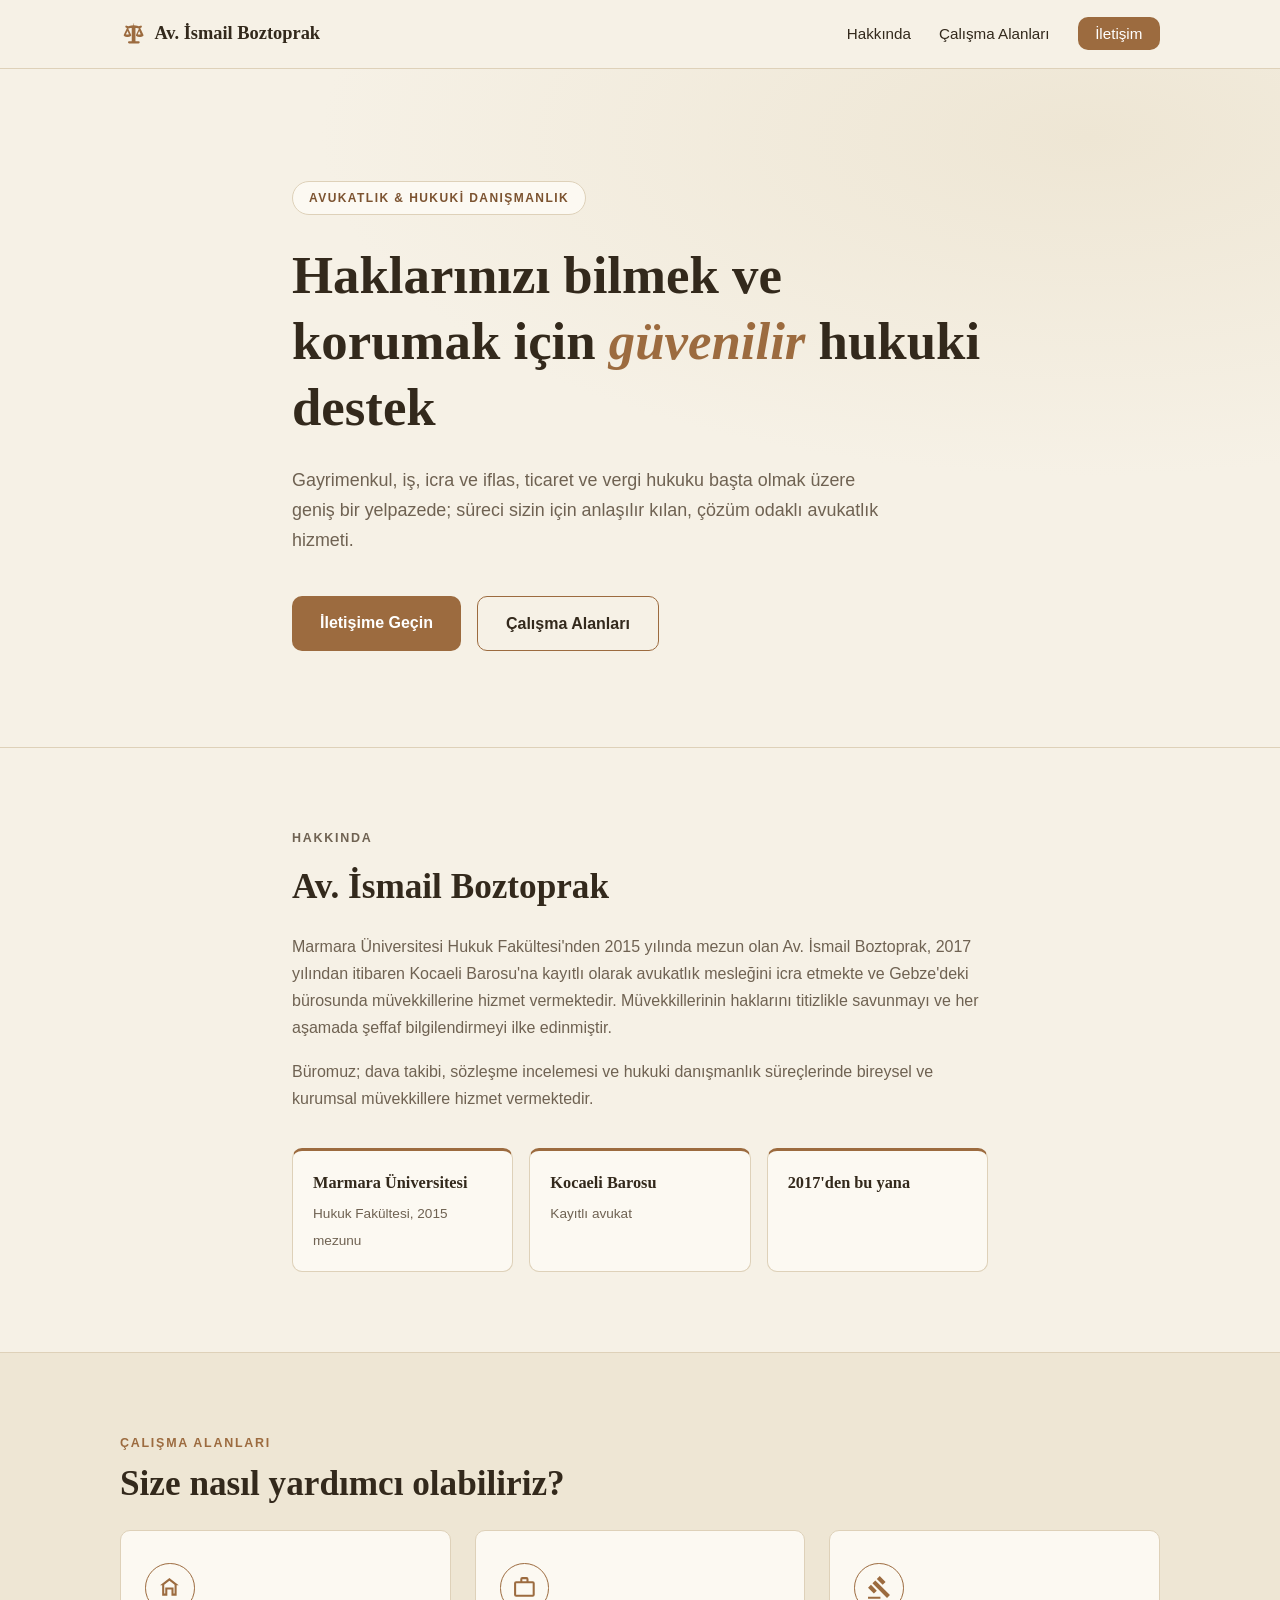
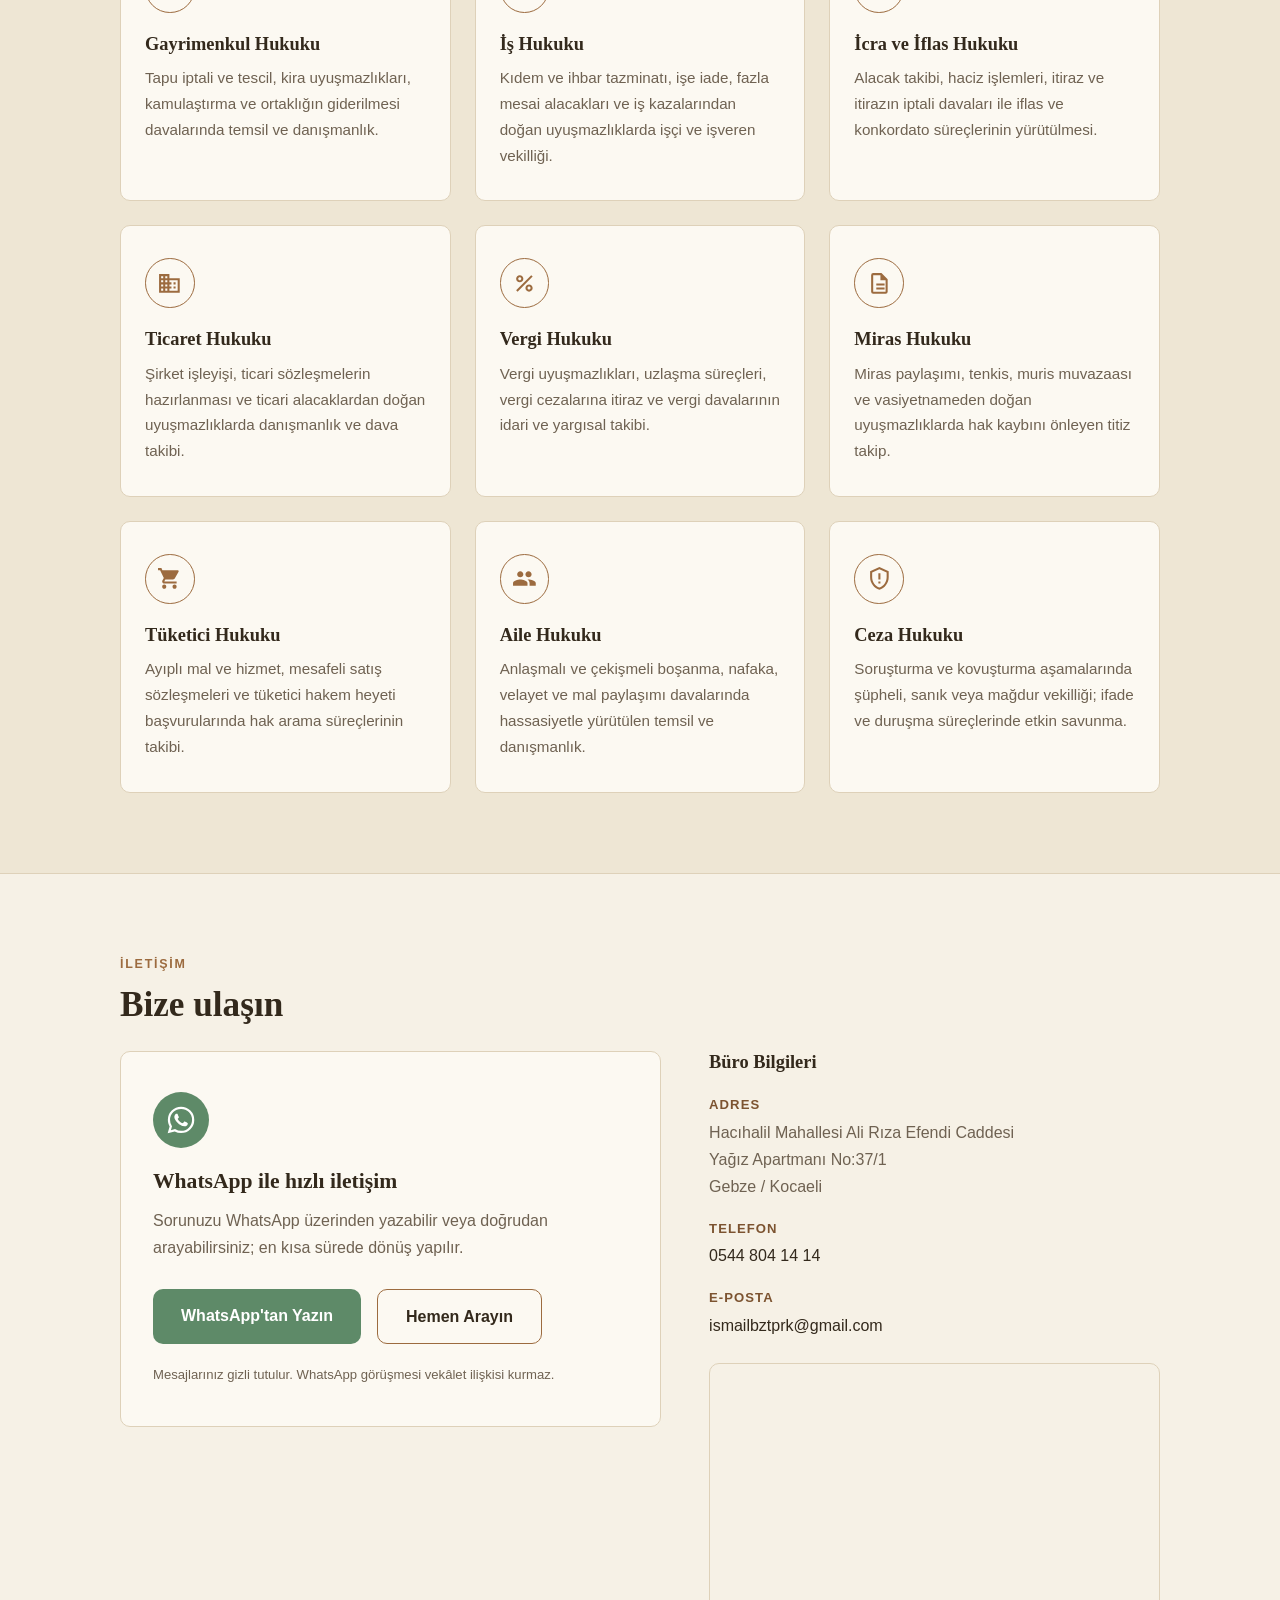
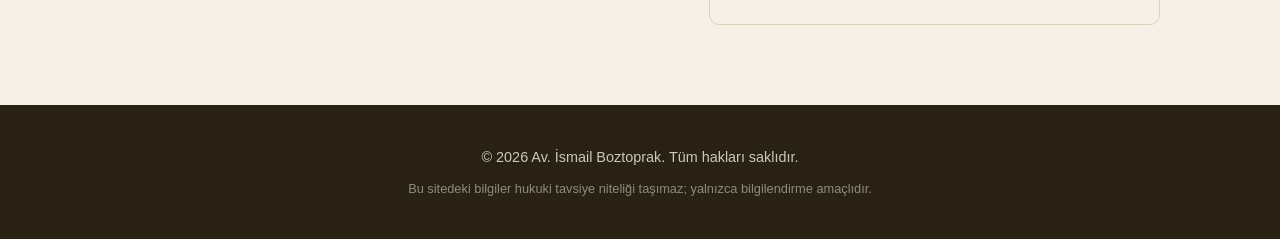
==== commit e767c971: "Marmara Üniversitesi Hukuk Fakültesi 2015 mezuniyeti eklendi Co-Authored-By: Claude Fable 5 <noreply" ====
--- a/index.html
+++ b/index.html
@@ -3,6 +3,14 @@
 <head>
   <meta charset="UTF-8">
   <meta name="viewport" content="width=device-width, initial-scale=1.0">
+  <!-- Google tag (gtag.js) -->
+  <script async src="https://www.googletagmanager.com/gtag/js?id=G-ZBFX43L5FC"></script>
+  <script>
+    window.dataLayer = window.dataLayer || [];
+    function gtag(){dataLayer.push(arguments);}
+    gtag('js', new Date());
+    gtag('config', 'G-ZBFX43L5FC');
+  </script>
   <title>Av. İsmail Boztoprak | Gebze Avukatlık Bürosu</title>
   <meta name="description" content="Av. İsmail Boztoprak — Gebze/Kocaeli'de gayrimenkul, iş, icra ve iflas, ticaret, vergi, miras, tüketici, aile ve ceza hukuku alanlarında avukatlık ve hukuki danışmanlık hizmeti.">
   <meta property="og:title" content="Av. İsmail Boztoprak | Gebze Avukatlık Bürosu">
@@ -31,6 +39,10 @@
       "@type": "Organization",
       "name": "Kocaeli Barosu"
     },
+    "alumniOf": {
+      "@type": "CollegeOrUniversity",
+      "name": "Marmara Üniversitesi Hukuk Fakültesi"
+    },
     "knowsAbout": ["Gayrimenkul Hukuku", "İş Hukuku", "İcra ve İflas Hukuku", "Ticaret Hukuku", "Vergi Hukuku", "Miras Hukuku", "Tüketici Hukuku", "Aile Hukuku", "Ceza Hukuku"]
   }
   </script>
@@ -71,9 +83,13 @@
       <div class="container about">
         <p class="section-eyebrow">Hakkında</p>
         <h2>Av. İsmail Boztoprak</h2>
-        <p>Av. İsmail Boztoprak, 2017 yılından itibaren Kocaeli Barosu'na kayıtlı olarak avukatlık mesleğini icra etmekte ve Gebze'deki bürosunda müvekkillerine hizmet vermektedir. Müvekkillerinin haklarını titizlikle savunmayı ve her aşamada şeffaf bilgilendirmeyi ilke edinmiştir.</p>
+        <p>Marmara Üniversitesi Hukuk Fakültesi'nden 2015 yılında mezun olan Av. İsmail Boztoprak, 2017 yılından itibaren Kocaeli Barosu'na kayıtlı olarak avukatlık mesleğini icra etmekte ve Gebze'deki bürosunda müvekkillerine hizmet vermektedir. Müvekkillerinin haklarını titizlikle savunmayı ve her aşamada şeffaf bilgilendirmeyi ilke edinmiştir.</p>
         <p>Büromuz; dava takibi, sözleşme incelemesi ve hukuki danışmanlık süreçlerinde bireysel ve kurumsal müvekkillere hizmet vermektedir.</p>
         <div class="facts">
+          <div class="fact">
+            <strong>Marmara Üniversitesi</strong>
+            <span>Hukuk Fakültesi, 2015 mezunu</span>
+          </div>
           <div class="fact">
             <strong>Kocaeli Barosu</strong>
             <span>Kayıtlı avukat</span>
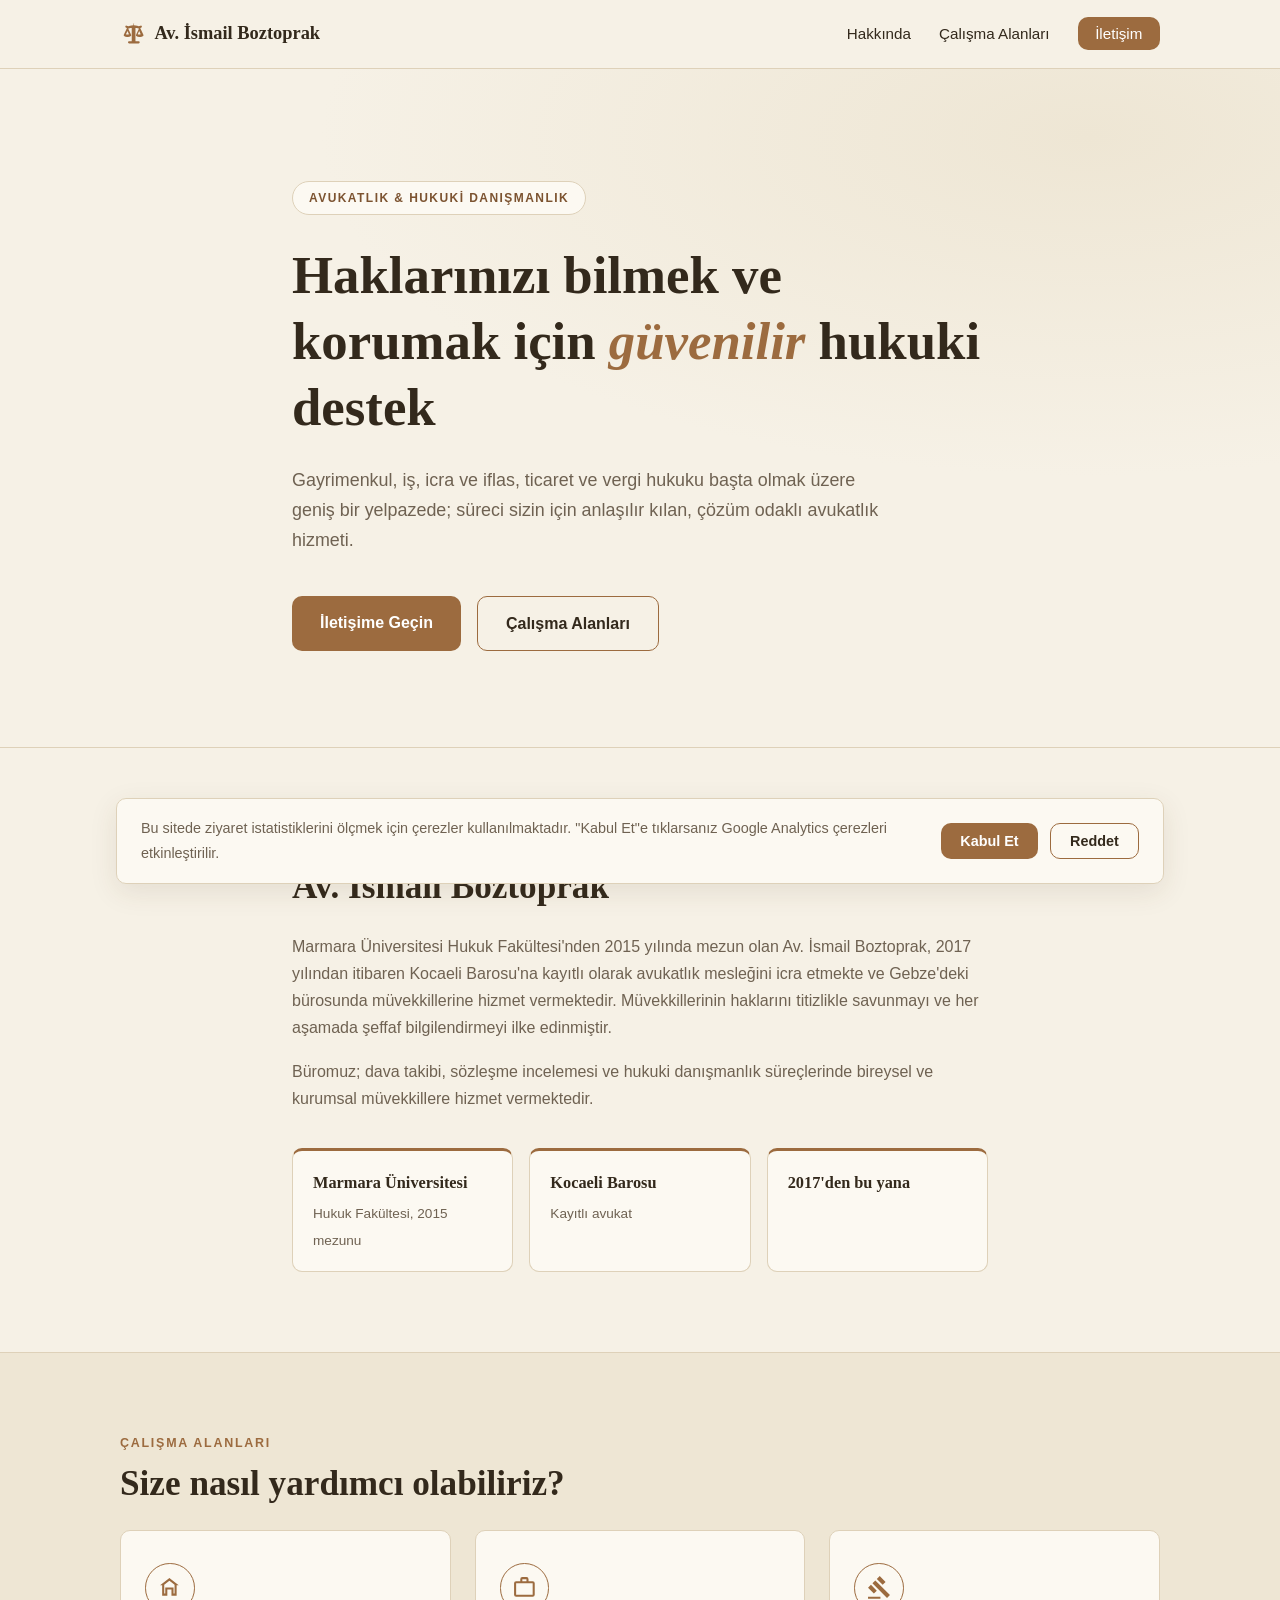
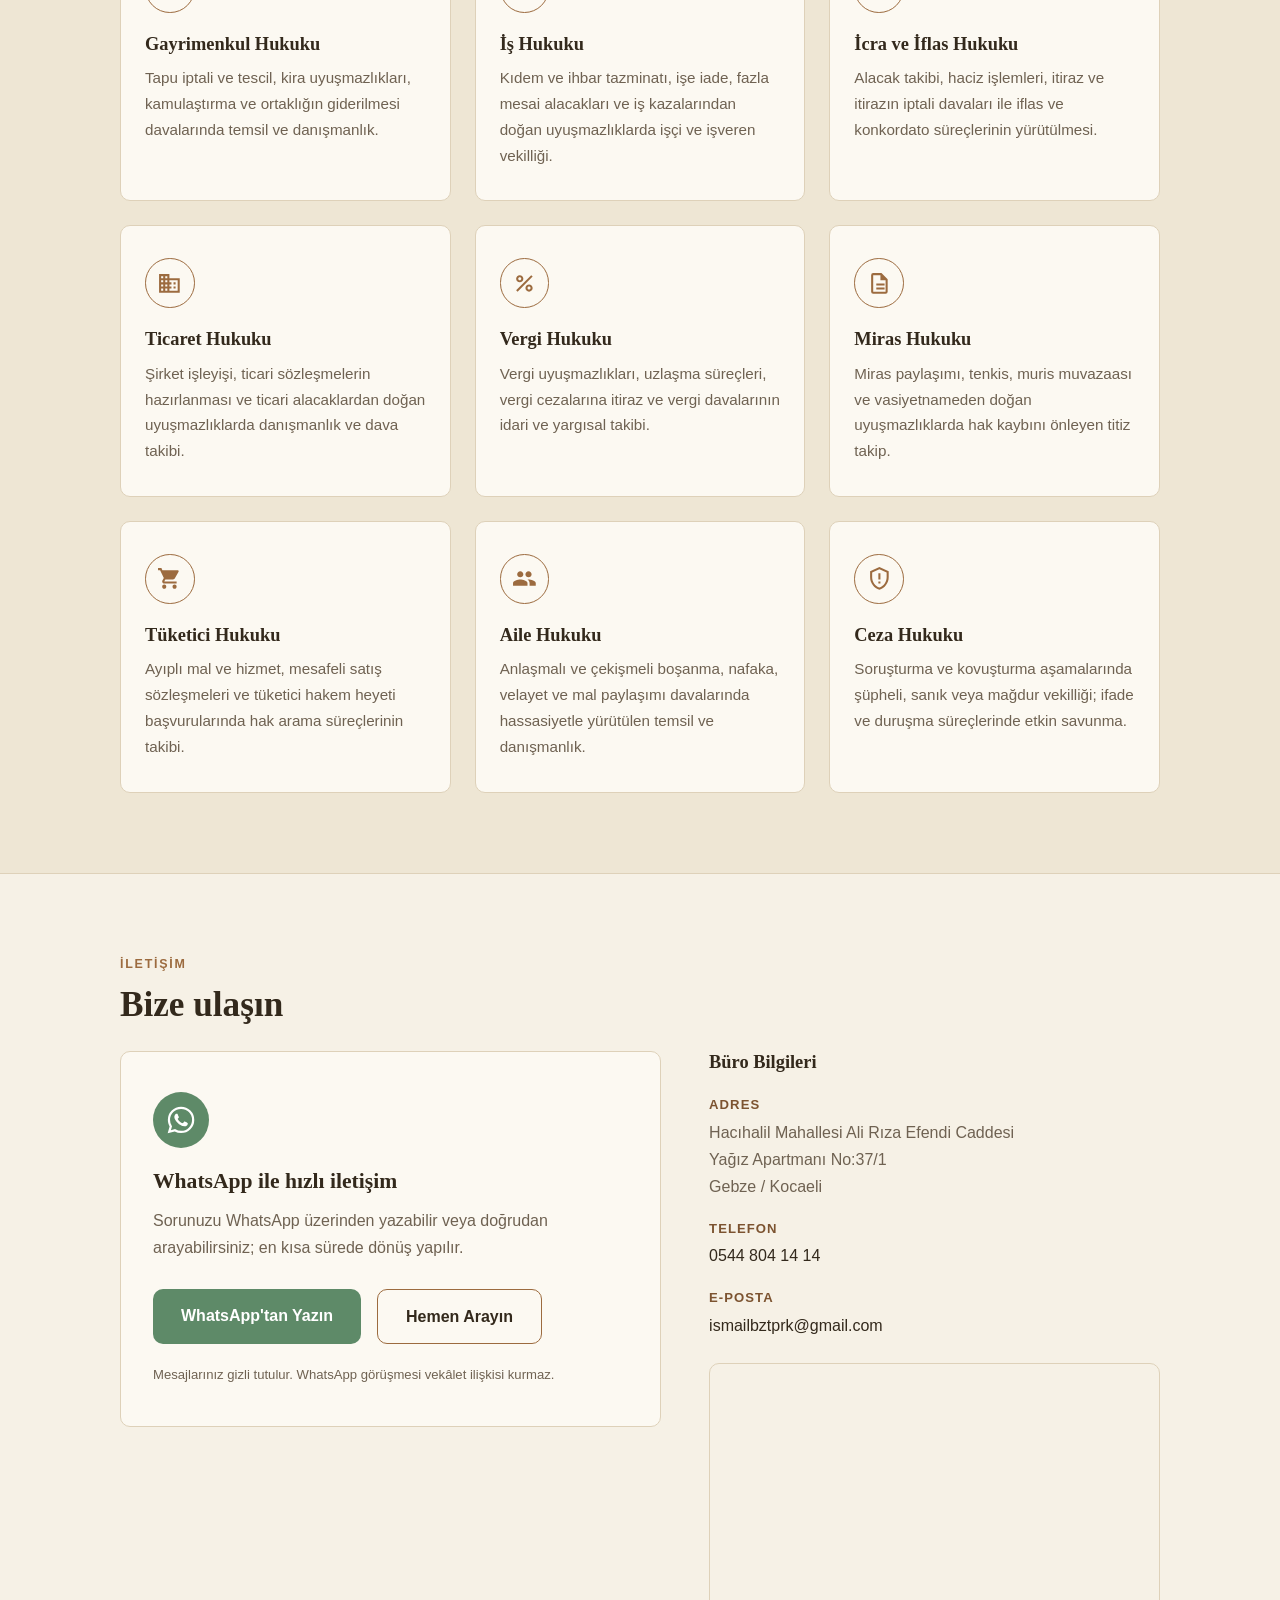
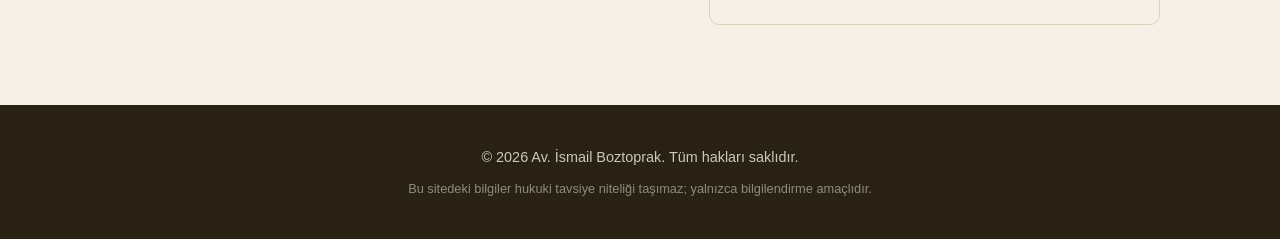
==== commit 7cfa5f4d: "Çerez onay bandı ve Google Consent Mode v2 eklendi Co-Authored-By: Claude Fable 5 <noreply@anthropic" ====
--- a/index.html
+++ b/index.html
@@ -8,6 +8,12 @@
   <script>
     window.dataLayer = window.dataLayer || [];
     function gtag(){dataLayer.push(arguments);}
+    gtag('consent', 'default', {
+      'ad_storage': 'denied',
+      'ad_user_data': 'denied',
+      'ad_personalization': 'denied',
+      'analytics_storage': 'denied'
+    });
     gtag('js', new Date());
     gtag('config', 'G-ZBFX43L5FC');
   </script>
@@ -227,6 +233,14 @@
     </div>
   </footer>
 
+  <div class="consent-banner" id="consent-banner" hidden>
+    <p>Bu sitede ziyaret istatistiklerini ölçmek için çerezler kullanılmaktadır. "Kabul Et"e tıklarsanız Google Analytics çerezleri etkinleştirilir.</p>
+    <div class="consent-actions">
+      <button type="button" class="btn btn-primary" id="consent-accept">Kabul Et</button>
+      <button type="button" class="btn btn-ghost" id="consent-reject">Reddet</button>
+    </div>
+  </div>
+
   <script src="js/main.js"></script>
 </body>
 </html>
--- a/css/style.css
+++ b/css/style.css
@@ -401,6 +401,45 @@
   color: rgba(246, 241, 230, 0.5);
 }
 
+/* ---------- Consent banner ---------- */
+
+.consent-banner {
+  position: fixed;
+  left: 1rem;
+  right: 1rem;
+  bottom: 1rem;
+  z-index: 60;
+  max-width: 1048px;
+  margin: 0 auto;
+  background: var(--card);
+  border: 1px solid var(--line);
+  border-radius: var(--radius);
+  box-shadow: var(--shadow);
+  padding: 1.1rem 1.5rem;
+  display: flex;
+  align-items: center;
+  gap: 1.5rem;
+}
+
+.consent-banner[hidden] { display: none; }
+
+.consent-banner p {
+  flex: 1;
+  font-size: 0.9rem;
+  color: var(--ink-soft);
+}
+
+.consent-actions {
+  display: flex;
+  gap: 0.75rem;
+  flex-shrink: 0;
+}
+
+.consent-actions .btn {
+  padding: 0.55rem 1.2rem;
+  font-size: 0.9rem;
+}
+
 /* ---------- Mobile ---------- */
 
 @media (max-width: 760px) {
@@ -439,4 +478,10 @@
   .contact-grid { grid-template-columns: 1fr; gap: 2.5rem; }
 
   .section { padding: 3.5rem 0; }
-}
+
+  .consent-banner {
+    flex-direction: column;
+    align-items: stretch;
+    gap: 0.9rem;
+  }
+}
